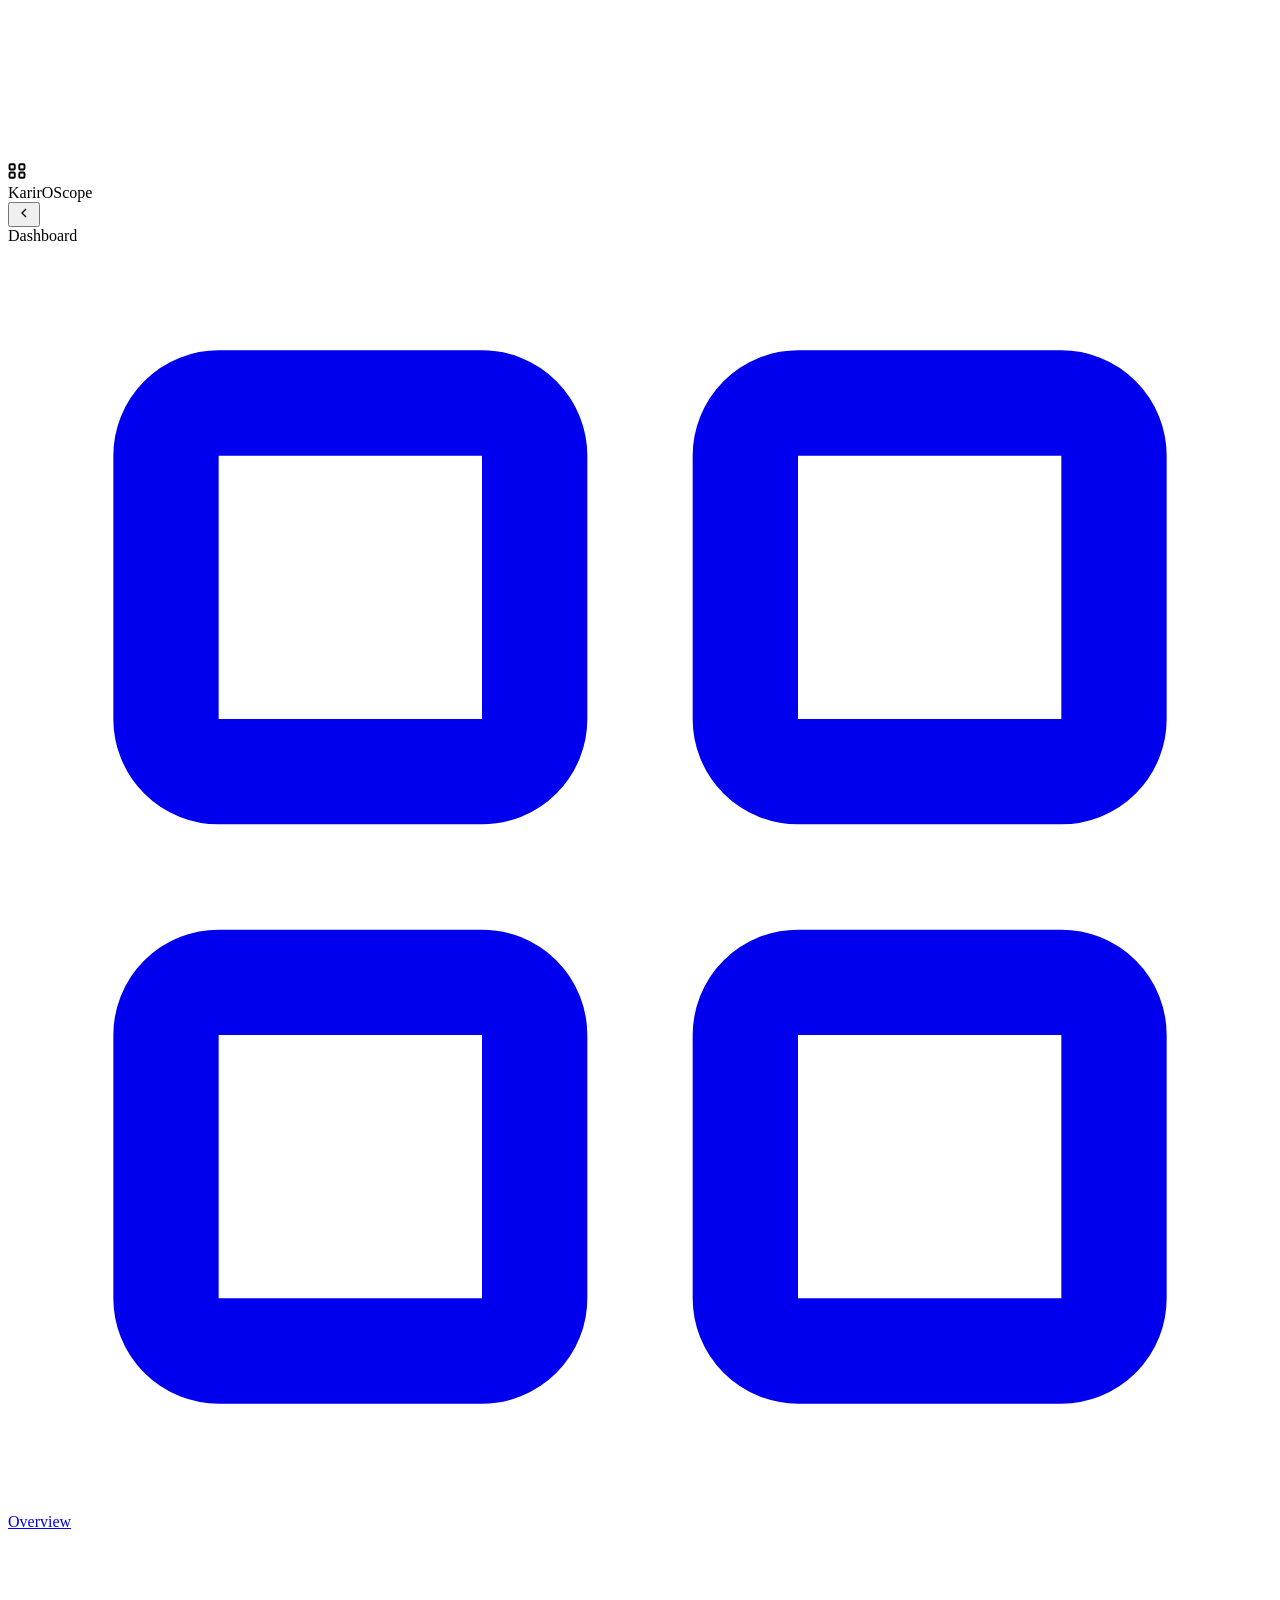
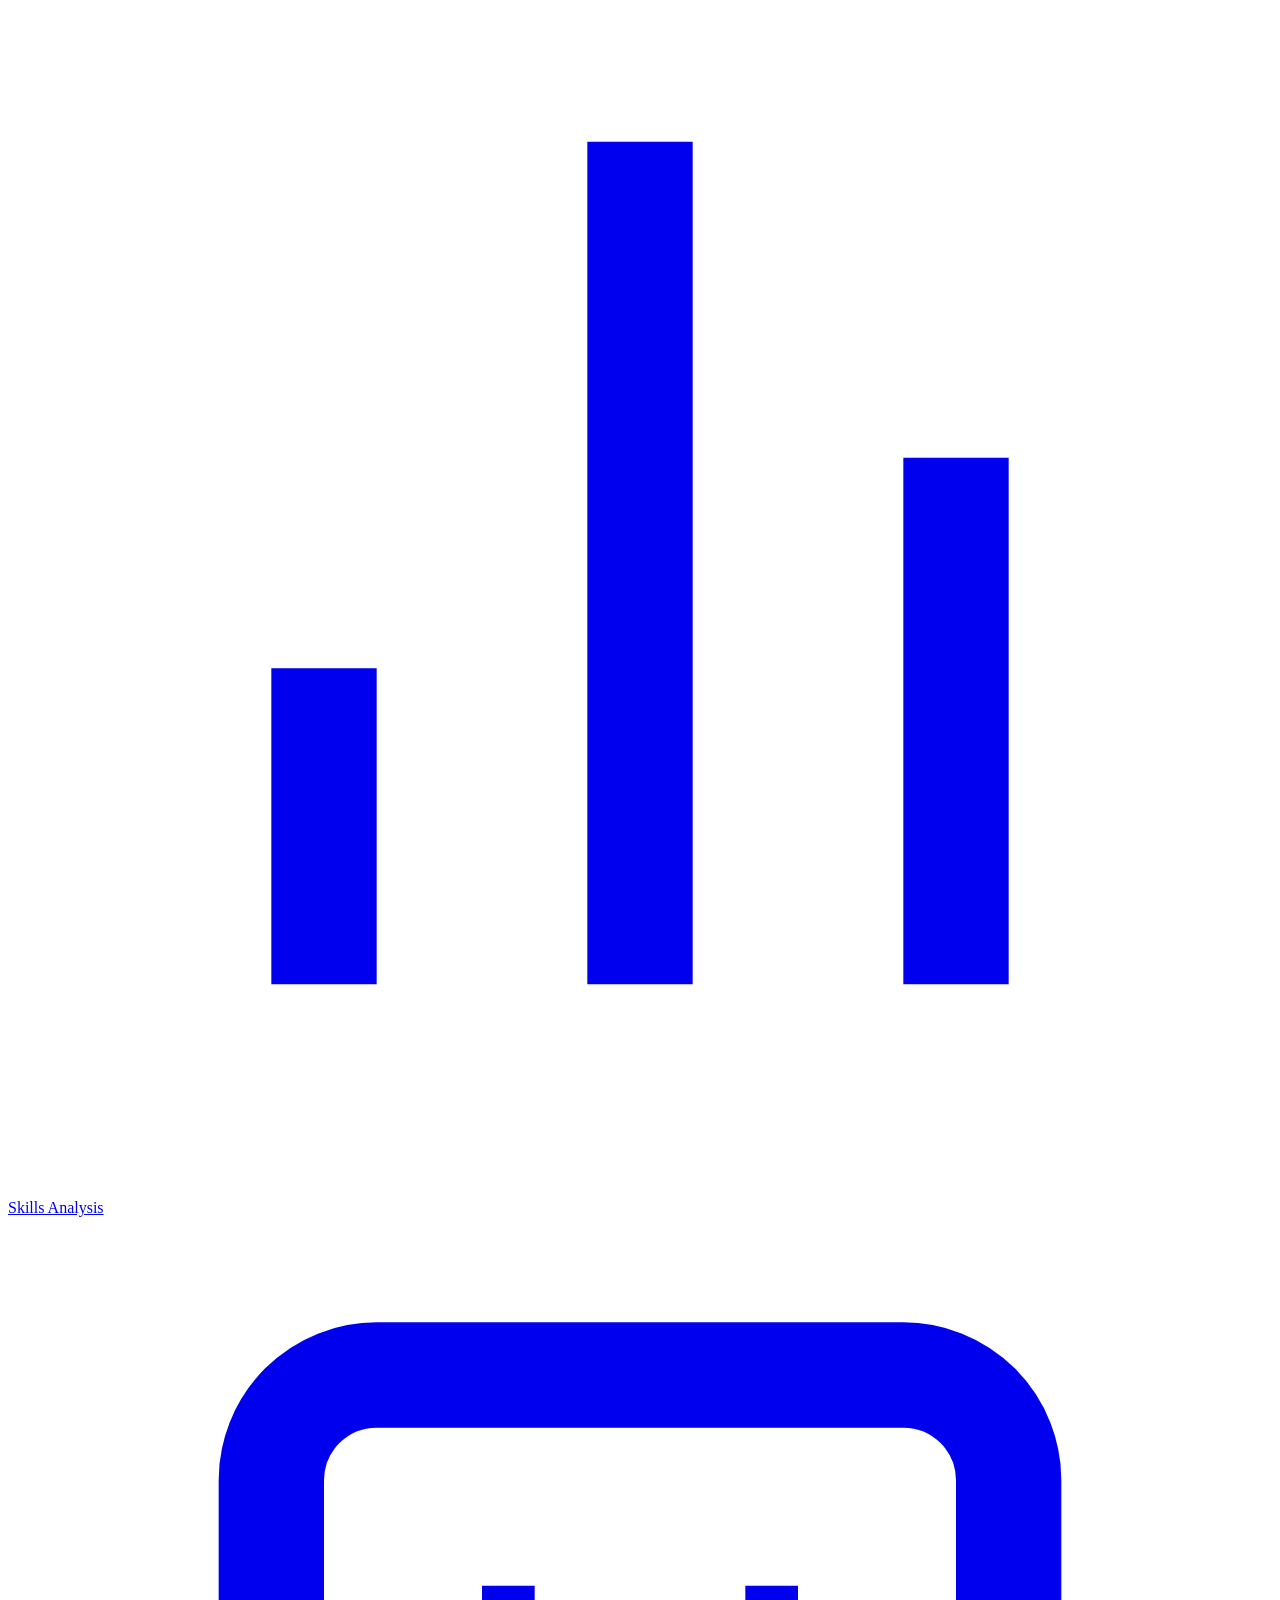
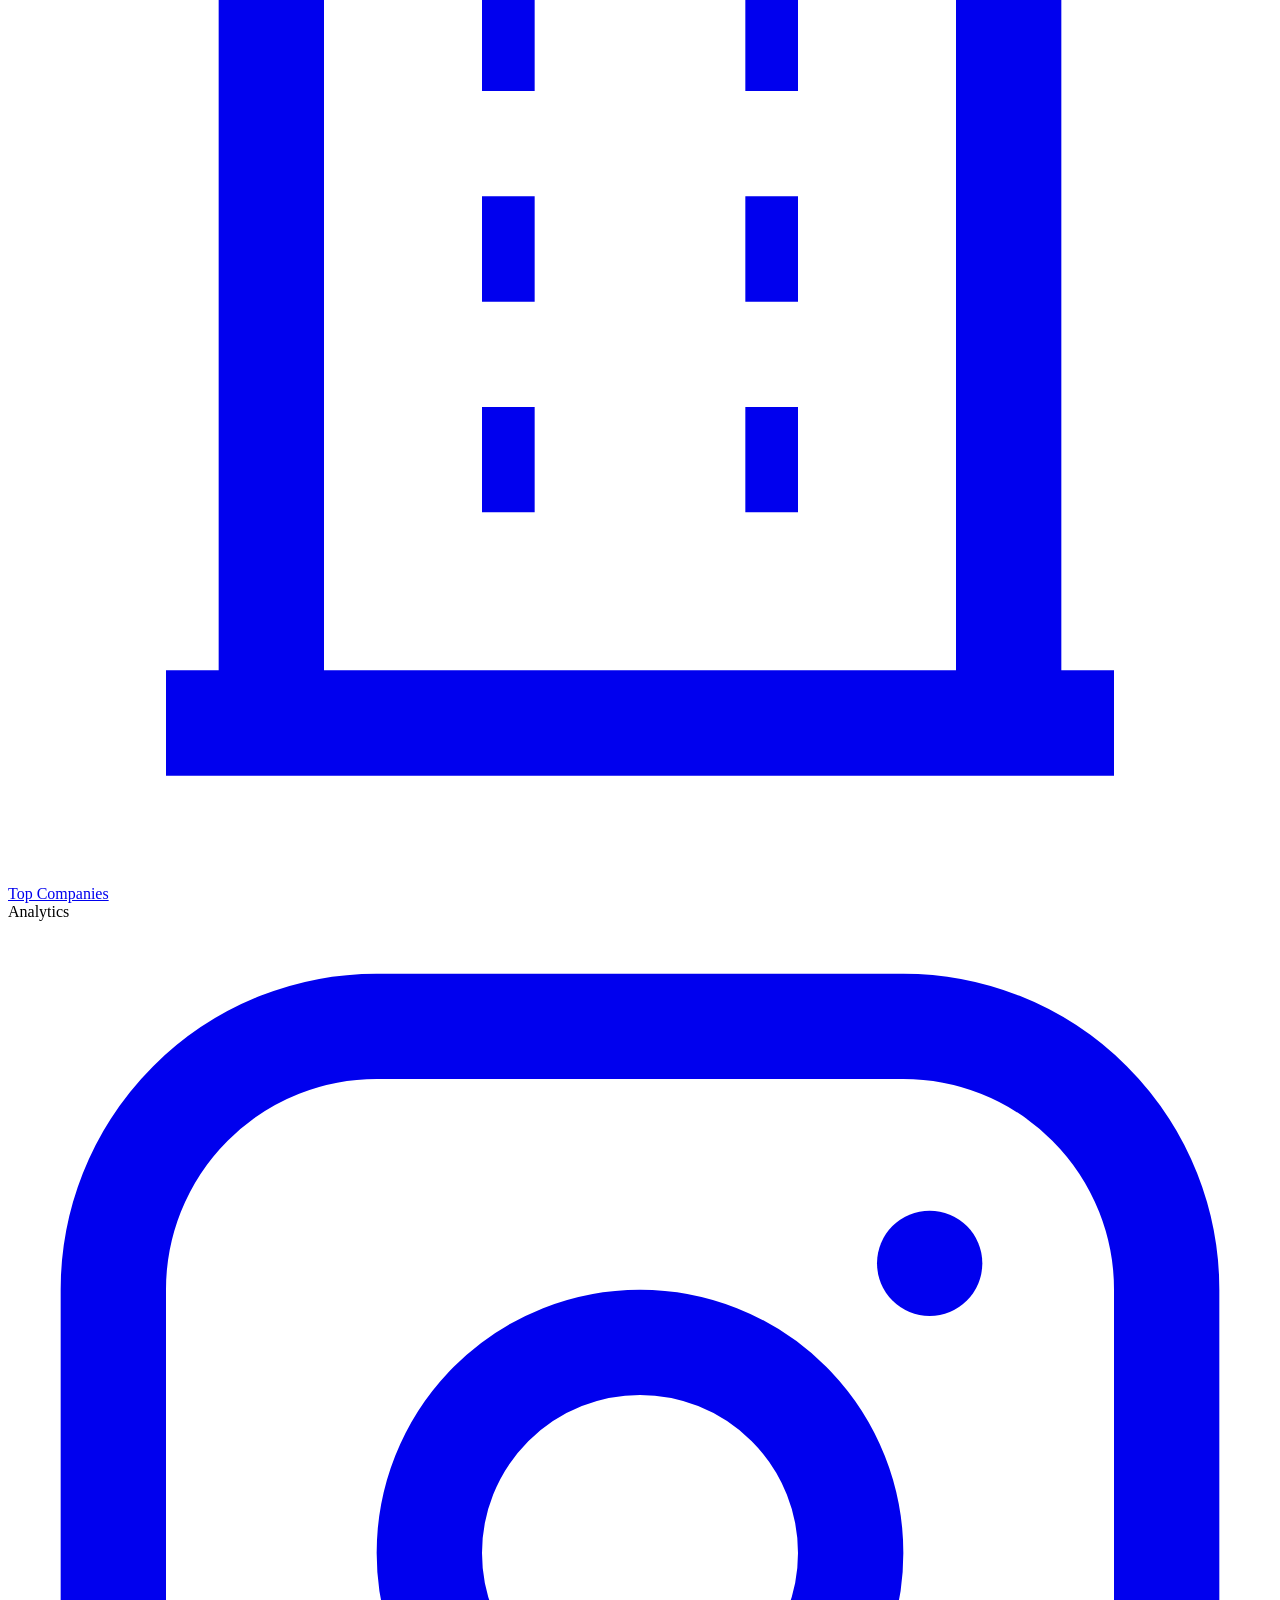
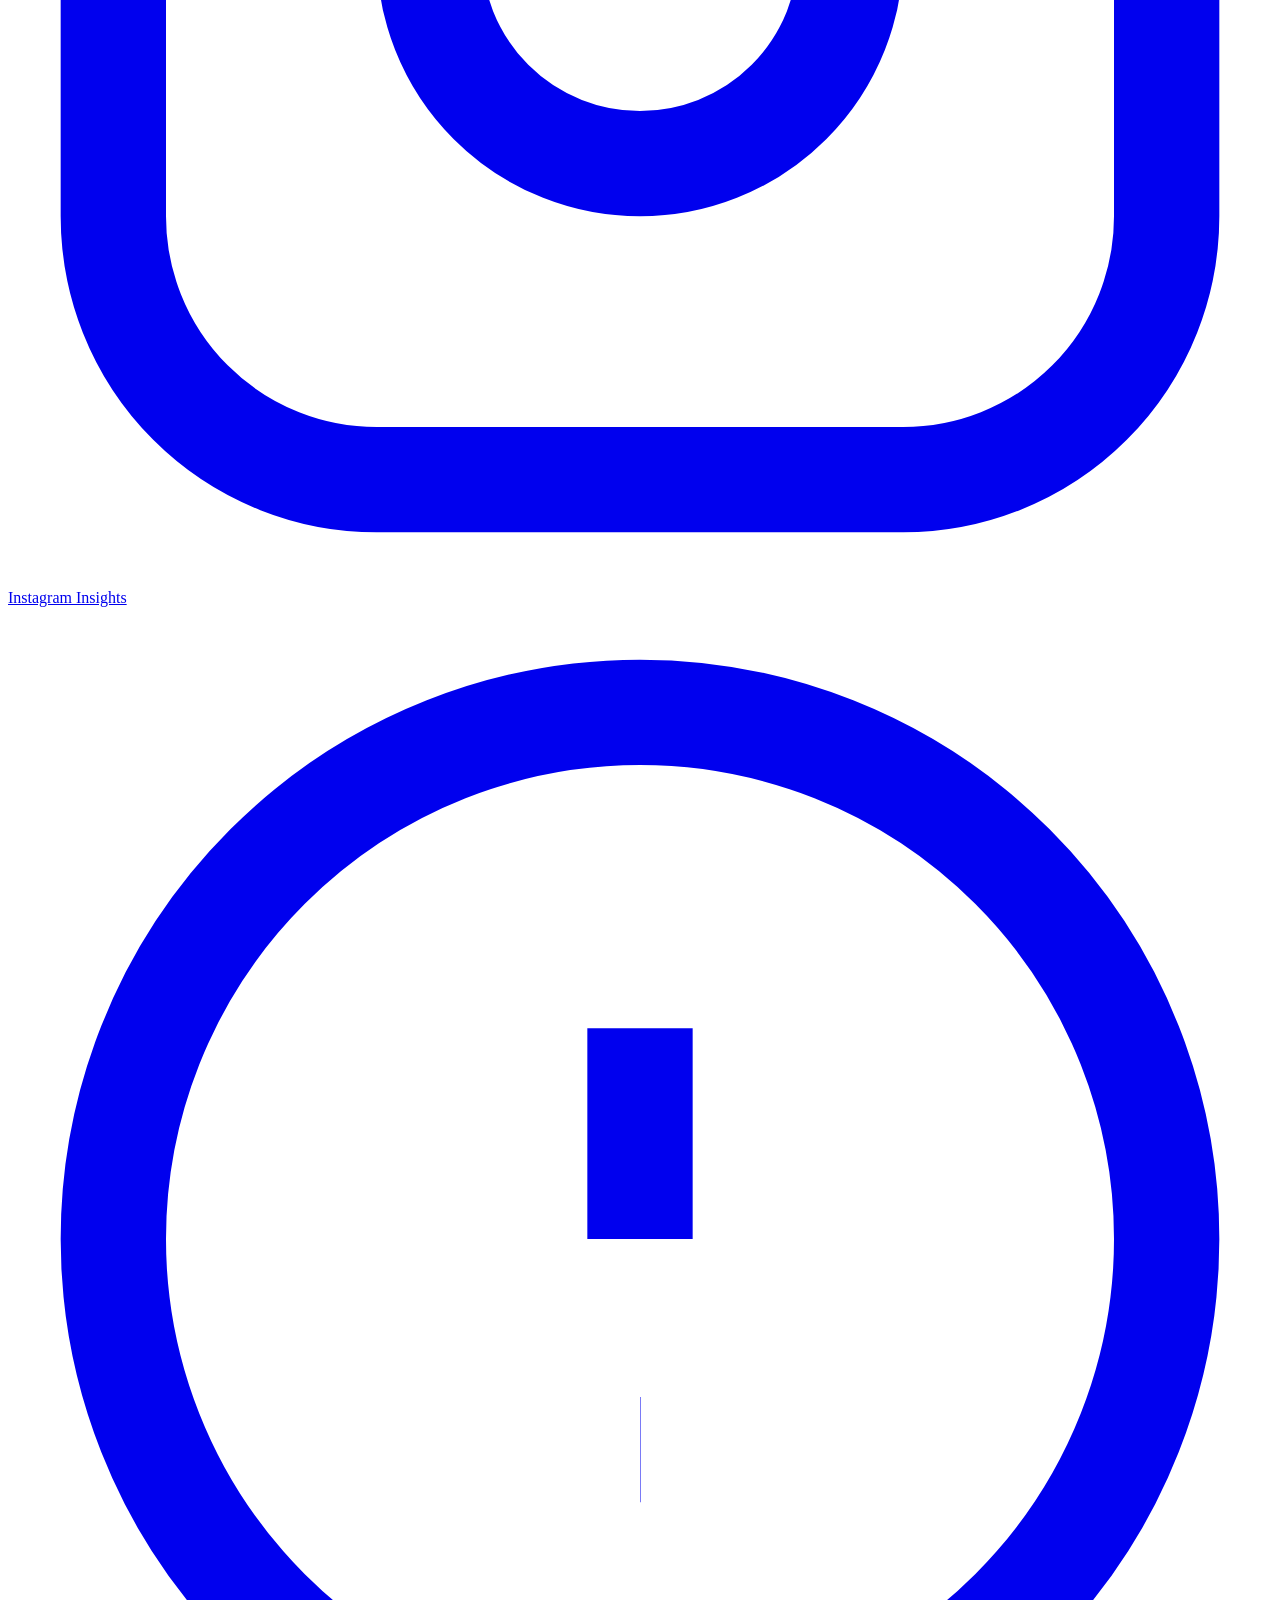
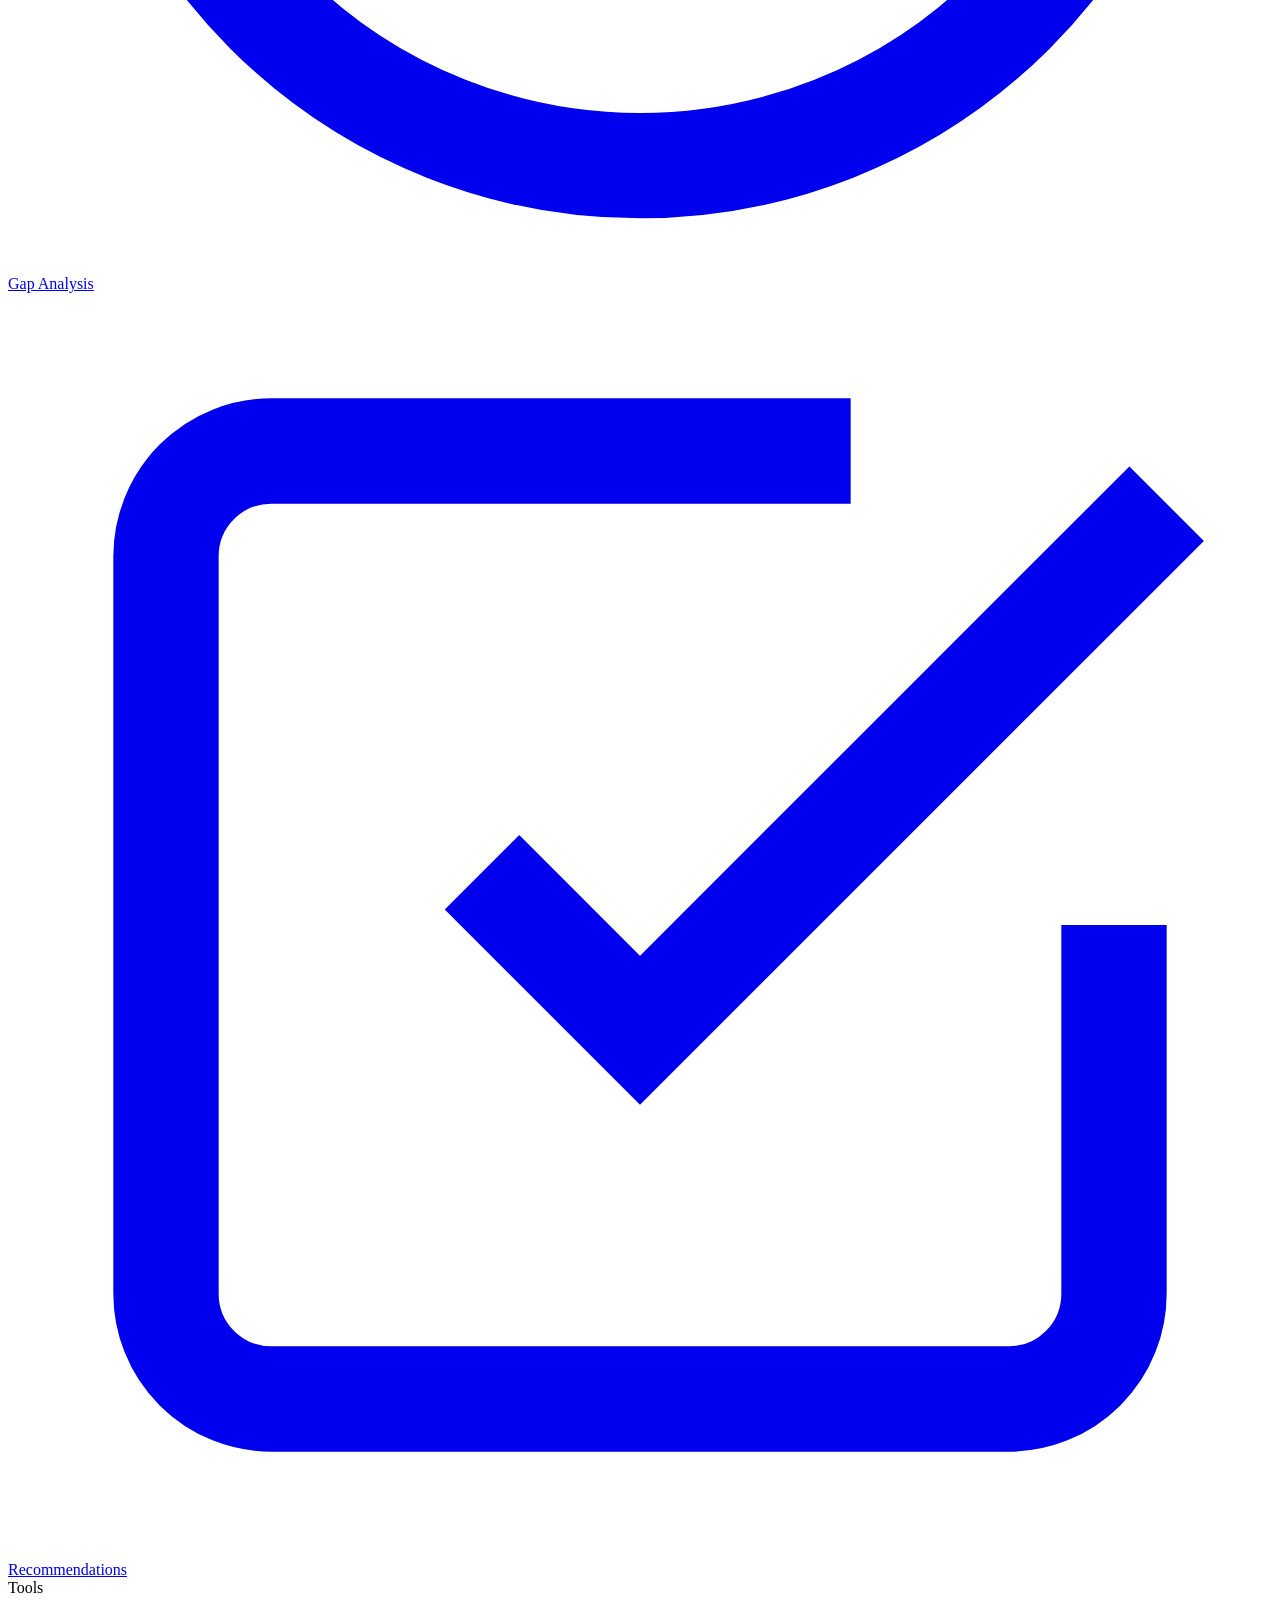
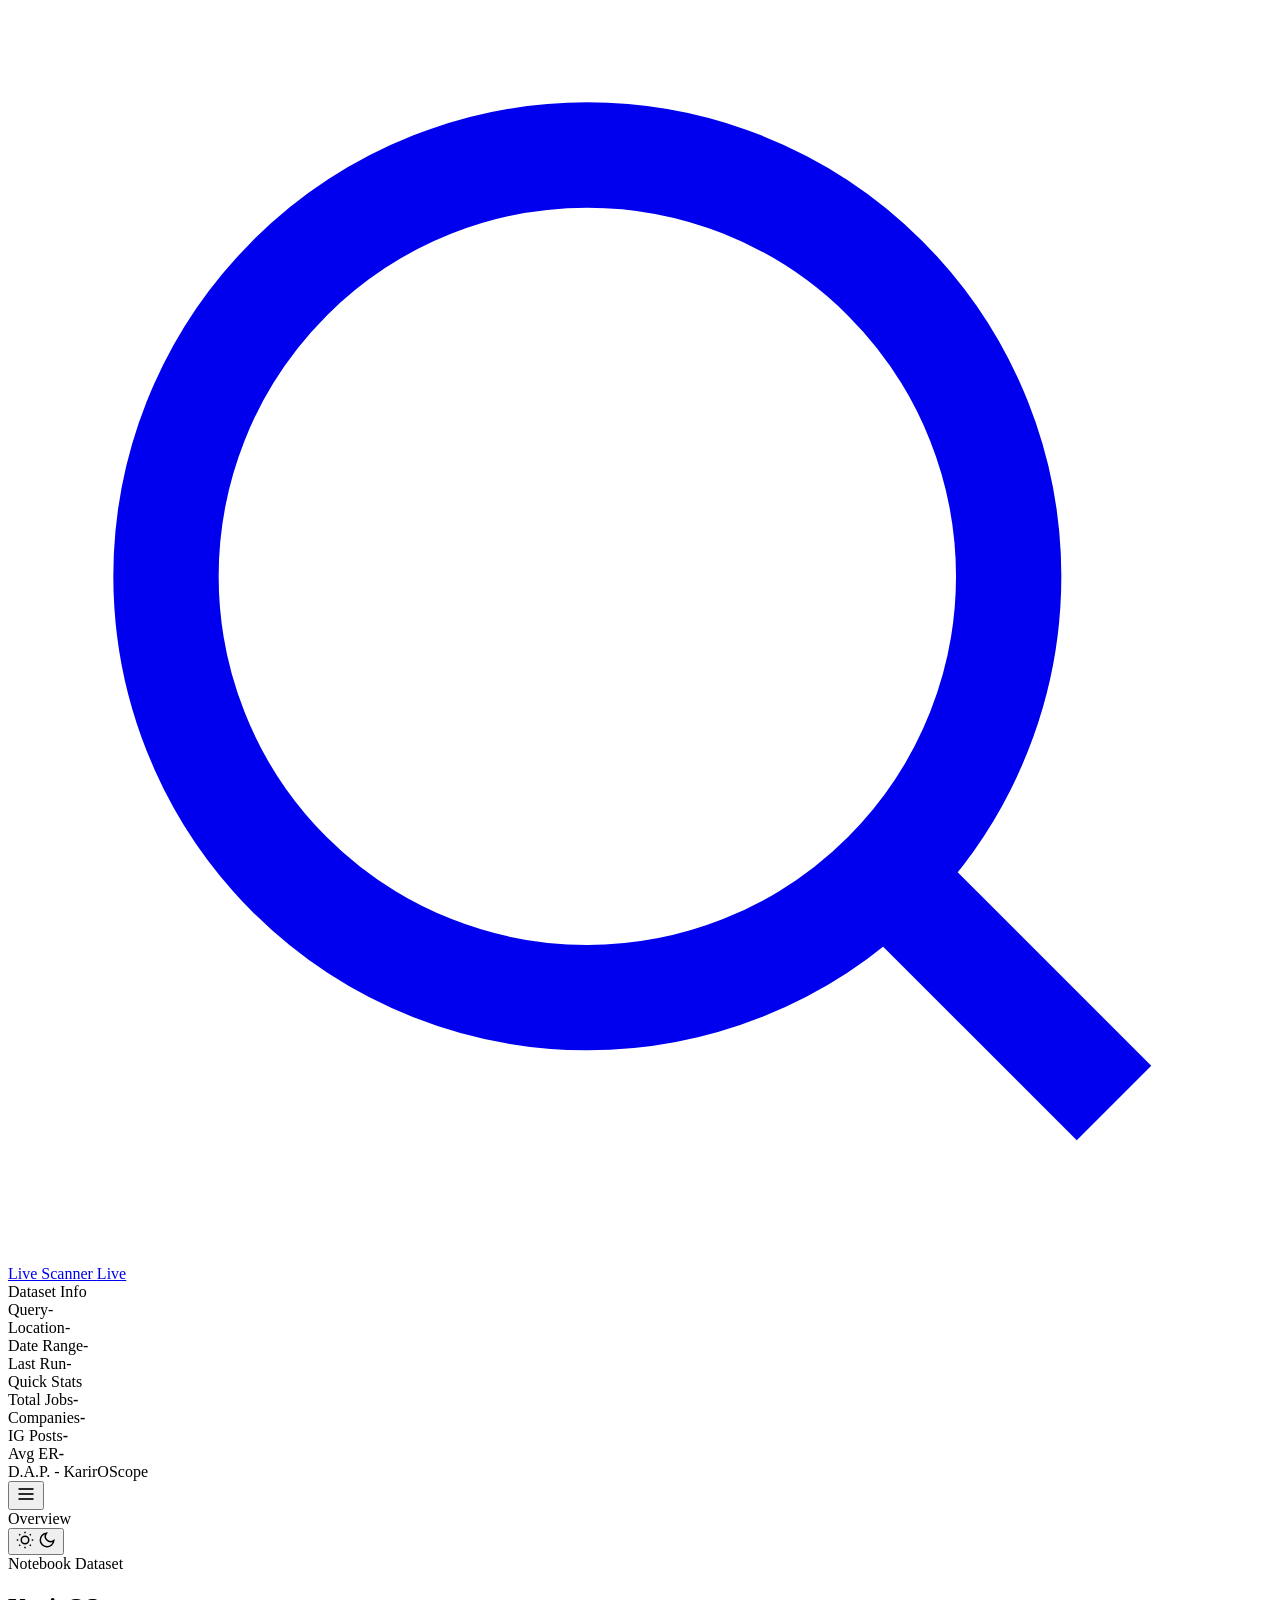
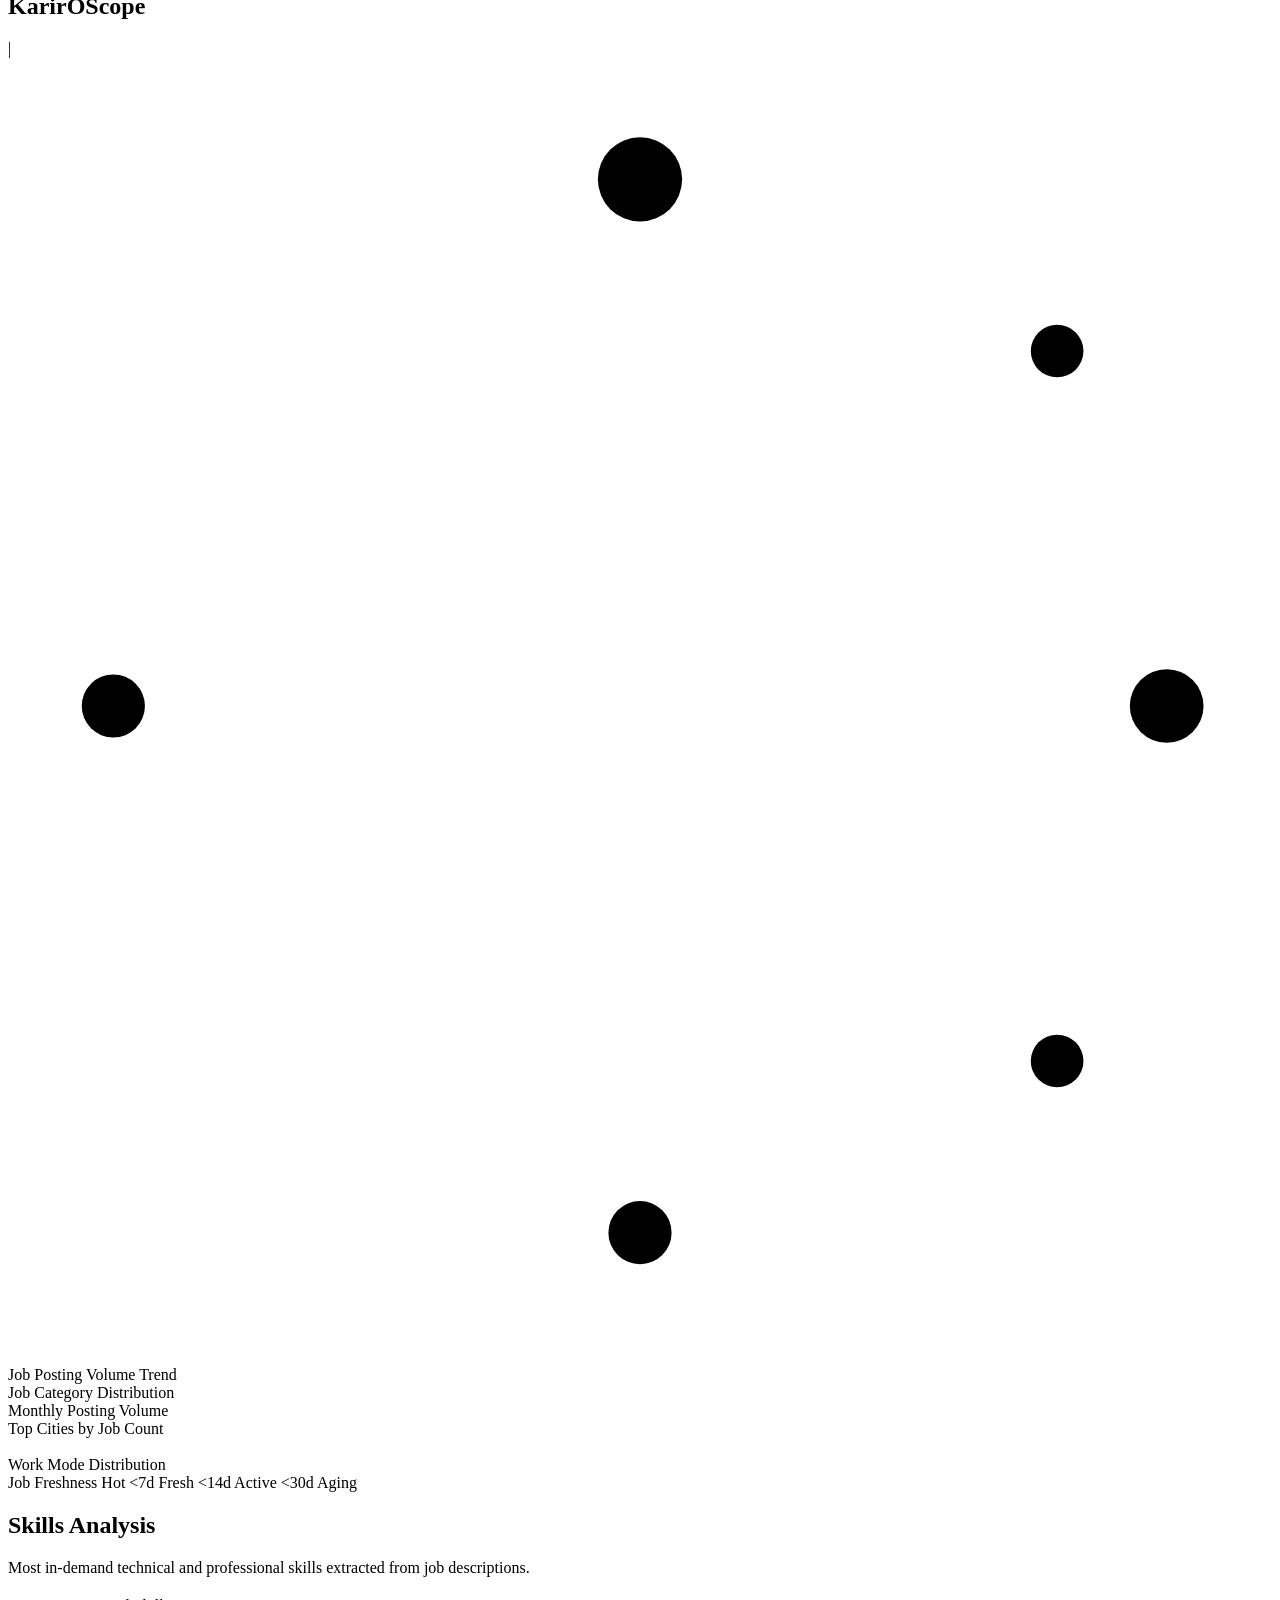
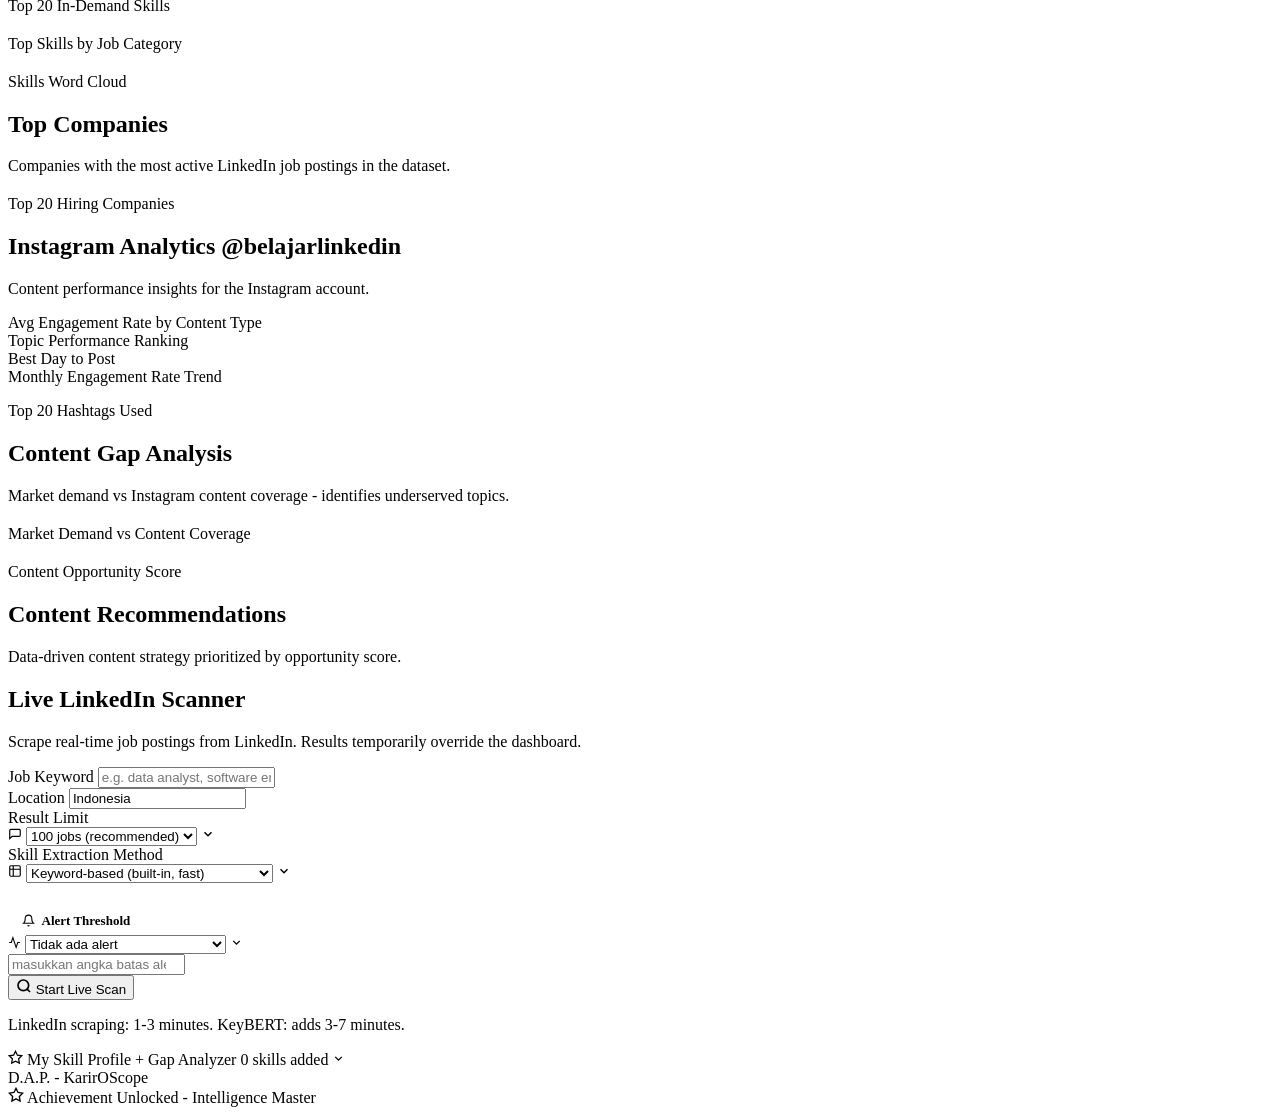
==== dashboard/templates/index.html @ f2f42a18 "Initial clean commit for HF deployment" ====
<!DOCTYPE html>
<html lang="en" data-theme="light">
<head>
<meta charset="UTF-8"/>
<meta name="viewport" content="width=device-width,initial-scale=1"/>
<title>KarirOScope</title>
<meta name="description" content="KarirOScope - Job market intelligence and Instagram analytics dashboard for career insights in Indonesia."/>
<link rel="preconnect" href="https://fonts.googleapis.com"/>
<link href="https://fonts.googleapis.com/css2?family=Inter:wght@300;400;500;600;700;800&display=swap" rel="stylesheet"/>
<link rel="stylesheet" href="/static/css/style.css?v=12"/>
<script src="https://cdn.plot.ly/plotly-2.35.2.min.js" defer></script>
</head>
<body>

<canvas id="particleCanvas" class="particle-canvas"></canvas>

<div class="notif-stack" id="notifStack"></div>

<div class="app-shell">

  <aside class="sidebar" id="sidebar">
    <div class="sidebar-header">
      <div class="brand">
        <div class="brand-icon" id="brandIcon">
          <svg width="18" height="18" viewBox="0 0 24 24" fill="none" stroke="currentColor" stroke-width="2.5">
            <rect x="2" y="3" width="7" height="7" rx="1.5"/><rect x="15" y="3" width="7" height="7" rx="1.5"/>
            <rect x="2" y="14" width="7" height="7" rx="1.5"/><rect x="15" y="14" width="7" height="7" rx="1.5"/>
          </svg>
        </div>
        <span class="brand-name">KarirOScope</span>
      </div>
      <button class="sidebar-toggle" id="sidebarToggle" title="Collapse sidebar">
        <svg width="16" height="16" viewBox="0 0 24 24" fill="none" stroke="currentColor" stroke-width="2">
          <path d="M15 18l-6-6 6-6"/>
        </svg>
      </button>
    </div>

    <nav class="sidebar-nav">
      <div class="nav-group-label">Dashboard</div>
      <a class="nav-item active" data-section="overview" href="#overview">
        <svg class="nav-icon" viewBox="0 0 24 24" fill="none" stroke="currentColor" stroke-width="2"><rect x="3" y="3" width="7" height="7" rx="1"/><rect x="14" y="3" width="7" height="7" rx="1"/><rect x="3" y="14" width="7" height="7" rx="1"/><rect x="14" y="14" width="7" height="7" rx="1"/></svg>
        <span class="nav-label">Overview</span>
      </a>
      <a class="nav-item" data-section="skills" href="#skills">
        <svg class="nav-icon" viewBox="0 0 24 24" fill="none" stroke="currentColor" stroke-width="2"><path d="M18 20V10M12 20V4M6 20v-6"/></svg>
        <span class="nav-label">Skills Analysis</span>
      </a>
      <a class="nav-item" data-section="companies" href="#companies">
        <svg class="nav-icon" viewBox="0 0 24 24" fill="none" stroke="currentColor" stroke-width="2"><path d="M3 21h18M9 8h1m-1 4h1m-1 4h1M14 8h1m-1 4h1m-1 4h1M5 21V5a2 2 0 012-2h10a2 2 0 012 2v16"/></svg>
        <span class="nav-label">Top Companies</span>
      </a>
      <div class="nav-section-divider"></div>
      <div class="nav-group-label">Analytics</div>
      <a class="nav-item" data-section="instagram" href="#instagram">
        <svg class="nav-icon" viewBox="0 0 24 24" fill="none" stroke="currentColor" stroke-width="2"><rect x="2" y="2" width="20" height="20" rx="5"/><circle cx="12" cy="12" r="4"/><circle cx="17.5" cy="6.5" r="1" fill="currentColor" stroke="none"/></svg>
        <span class="nav-label">Instagram Insights</span>
      </a>
      <a class="nav-item" data-section="gap" href="#gap">
        <svg class="nav-icon" viewBox="0 0 24 24" fill="none" stroke="currentColor" stroke-width="2"><circle cx="12" cy="12" r="10"/><line x1="12" y1="8" x2="12" y2="12"/><line x1="12" y1="16" x2="12.01" y2="16"/></svg>
        <span class="nav-label">Gap Analysis</span>
      </a>
      <a class="nav-item" data-section="recommendations" href="#recommendations">
        <svg class="nav-icon" viewBox="0 0 24 24" fill="none" stroke="currentColor" stroke-width="2"><path d="M9 11l3 3L22 4"/><path d="M21 12v7a2 2 0 01-2 2H5a2 2 0 01-2-2V5a2 2 0 012-2h11"/></svg>
        <span class="nav-label">Recommendations</span>
      </a>
      <div class="nav-section-divider"></div>
      <div class="nav-group-label">Tools</div>
      <a class="nav-item" data-section="scanner" href="#scanner">
        <svg class="nav-icon" viewBox="0 0 24 24" fill="none" stroke="currentColor" stroke-width="2"><circle cx="11" cy="11" r="8"/><path d="m21 21-4.35-4.35"/></svg>
        <span class="nav-label">Live Scanner</span>
        <span class="nav-badge" id="navBadgeLive">Live</span>
      </a>
    </nav>

    <div class="sidebar-footer">
      <div class="sidebar-meta" id="sidebarMeta">
        <div class="meta-card">
          <div class="meta-title">Dataset Info</div>
          <div class="meta-row"><span>Query</span><span id="meta-query" class="meta-val">-</span></div>
          <div class="meta-row"><span>Location</span><span id="meta-location" class="meta-val">-</span></div>
          <div class="meta-row"><span>Date Range</span><span id="meta-range" class="meta-val">-</span></div>
          <div class="meta-row"><span>Last Run</span><span id="meta-ts" class="meta-val">-</span></div>
        </div>
        <div class="meta-card">
          <div class="meta-title">Quick Stats</div>
          <div class="meta-row"><span>Total Jobs</span><strong id="meta-jobs" class="meta-num">-</strong></div>
          <div class="meta-row"><span>Companies</span><strong id="meta-companies" class="meta-num">-</strong></div>
          <div class="meta-row"><span>IG Posts</span><strong id="meta-ig" class="meta-num">-</strong></div>
          <div class="meta-row"><span>Avg ER</span><strong id="meta-er" class="meta-num">-</strong></div>
        </div>
        <div class="data-status-row" id="dataStatusRow"></div>
      </div>
    </div>
    <div class="sidebar-copyright">D.A.P. - KarirOScope</div>
  </aside>

  <div class="content-area">
    <header class="topbar" id="topbar">
      <button class="topbar-menu" id="mobileMenuBtn">
        <svg width="20" height="20" viewBox="0 0 24 24" fill="none" stroke="currentColor" stroke-width="2"><line x1="3" y1="6" x2="21" y2="6"/><line x1="3" y1="12" x2="21" y2="12"/><line x1="3" y1="18" x2="21" y2="18"/></svg>
      </button>
      <div class="topbar-title">
        <span id="topbarSectionLabel">Overview</span>
        <span class="topbar-scan-badge" id="topbarScanBadge" style="display:none">Live Scan Active</span>
      </div>
      <div class="topbar-actions">
        <button class="btn-reset-scan" id="btnResetScan" style="display:none" title="Reset to notebook data">
          <svg width="14" height="14" viewBox="0 0 24 24" fill="none" stroke="currentColor" stroke-width="2.5"><path d="M3 12a9 9 0 109-9 9.75 9.75 0 00-6.74 2.74L3 8"/><path d="M3 3v5h5"/></svg>
          Reset Data
        </button>
        <button class="theme-toggle" id="themeToggle" title="Toggle theme">
          <svg class="icon-sun" width="18" height="18" viewBox="0 0 24 24" fill="none" stroke="currentColor" stroke-width="2"><circle cx="12" cy="12" r="5"/><path d="M12 1v2M12 21v2M4.22 4.22l1.42 1.42M18.36 18.36l1.42 1.42M1 12h2M21 12h2M4.22 19.78l1.42-1.42M18.36 5.64l1.42-1.42"/></svg>
          <svg class="icon-moon" width="18" height="18" viewBox="0 0 24 24" fill="none" stroke="currentColor" stroke-width="2"><path d="M21 12.79A9 9 0 1111.21 3 7 7 0 0021 12.79z"/></svg>
        </button>
      </div>
    </header>

    <main class="main-scroll" id="mainScroll">

      <div id="no-data-banner" class="no-data-banner" style="display:none">
        <svg width="20" height="20" viewBox="0 0 24 24" fill="none" stroke="currentColor" stroke-width="2"><circle cx="12" cy="12" r="10"/><line x1="12" y1="8" x2="12" y2="12"/><line x1="12" y1="16" x2="12.01" y2="16"/></svg>
        <div>
          <strong>No processed data found.</strong>
          Run the notebook first to generate output files in <code>data/processed/</code>, then reload.
        </div>
      </div>

      <section class="page-section" id="section-overview">
        <div class="section-banner" id="overviewBanner">
          <div class="banner-left">
            <div class="banner-tag" id="bannerTag">Notebook Dataset</div>
            <h2 class="banner-title" id="bannerTitle">KarirOScope</h2>
            <p class="banner-sub" id="bannerSub">
              <span id="typingText"></span><span class="typing-cursor">|</span>
            </p>
          </div>
          <div class="banner-visual" id="bannerVisual">
            <svg class="visual-rings" viewBox="0 0 120 120" xmlns="http://www.w3.org/2000/svg">
              <circle class="ring r1" cx="60" cy="60" r="50" fill="none" stroke-width="1.5"/>
              <circle class="ring r2" cx="60" cy="60" r="38" fill="none" stroke-width="2"/>
              <circle class="ring r3" cx="60" cy="60" r="26" fill="none" stroke-width="2.5"/>
              <circle class="ring-core" cx="60" cy="60" r="10" fill="none" stroke-width="3"/>
              <circle class="dot d1" cx="60" cy="10" r="4"/>
              <circle class="dot d2" cx="110" cy="60" r="3.5"/>
              <circle class="dot d3" cx="60" cy="110" r="3"/>
              <circle class="dot d4" cx="10" cy="60" r="3"/>
              <circle class="dot d5" cx="99.6" cy="26.3" r="2.5"/>
              <circle class="dot d6" cx="99.6" cy="93.7" r="2.5"/>
              <line class="axis-line" x1="60" y1="4" x2="60" y2="116"/>
              <line class="axis-line" x1="4" y1="60" x2="116" y2="60"/>
            </svg>
          </div>
          <div class="banner-stats" id="bannerStats"></div>
        </div>
        <div class="kpi-row" id="kpiRow"></div>
        <div class="charts-grid-2" style="margin-top:24px">
          <div class="chart-card">
            <div class="chart-title">Job Posting Volume Trend</div>
            <div id="chart-trend" class="chart-area chart-area-md"></div>
          </div>
          <div class="chart-card">
            <div class="chart-title">Job Category Distribution</div>
            <div id="chart-categories" class="chart-area chart-area-md"></div>
          </div>
          <div class="chart-card">
            <div class="chart-title">Monthly Posting Volume</div>
            <div id="chart-trends-line" class="chart-area chart-area-md"></div>
          </div>
          <div class="chart-card">
            <div class="chart-title">Top Cities by Job Count</div>
            <div id="chart-locations" class="chart-area chart-area-md"></div>
          </div>
        </div>
      
        <div class="charts-grid-2" style="margin-top:18px">
          <div class="chart-card">
            <div class="chart-title">Work Mode Distribution</div>
            <div id="chart-overview-remote" class="chart-area chart-area-md"></div>
          </div>
          <div class="chart-card">
            <div class="chart-title">Job Freshness
              <span class="freshness-legend">
                <span class="fl hot">Hot &lt;7d</span>
                <span class="fl fresh">Fresh &lt;14d</span>
                <span class="fl active">Active &lt;30d</span>
                <span class="fl aging">Aging</span>
              </span>
            </div>
            <div id="chart-overview-freshness" class="chart-area chart-area-md"></div>
          </div>
        </div>
        <div class="chart-card salary-chart-card" id="overviewSalaryCard" style="display:none;margin-top:18px">
          <div class="chart-title-row">
            <span class="chart-title">Average Salary by Category</span>
            <span class="salary-meta" id="overviewSalaryMeta"></span>
          </div>
          <div id="chart-overview-salary" class="chart-area chart-area-sm"></div>
        </div>

      </section>

      <section class="page-section" id="section-skills">
        <div class="section-header"><h2>Skills Analysis</h2><p>Most in-demand technical and professional skills extracted from job descriptions.</p></div>
        <div class="chart-card" style="margin-top:20px">
          <div class="chart-title">Top 20 In-Demand Skills</div>
          <div id="chart-skills-bar" class="chart-area chart-area-lg"></div>
        </div>
        <div class="chart-card" style="margin-top:20px">
          <div class="chart-title">Top Skills by Job Category</div>
          <div id="chart-cat-skills" class="chart-area chart-area-lg"></div>
        </div>
        <div class="chart-card" id="wordcloudCard" style="margin-top:20px">
          <div class="chart-title">Skills Word Cloud</div>
          <div id="chart-wordcloud" class="chart-area chart-area-lg"></div>
        </div>
      </section>

      <section class="page-section" id="section-companies">
        <div class="section-header"><h2>Top Companies</h2><p>Companies with the most active LinkedIn job postings in the dataset.</p></div>
        <div class="chart-card" style="margin-top:20px">
          <div class="chart-title">Top 20 Hiring Companies</div>
          <div id="chart-companies" class="chart-area chart-area-xl"></div>
        </div>
      </section>

      <section class="page-section" id="section-instagram">
        <div class="section-header">
          <h2>Instagram Analytics <span class="section-badge" id="igUsernameBadge">@belajarlinkedin</span></h2>
          <p>Content performance insights for the Instagram account.</p>
        </div>
        <div id="instagram-no-data" class="inline-warning" style="display:none">
          <svg width="16" height="16" viewBox="0 0 24 24" fill="none" stroke="currentColor" stroke-width="2"><circle cx="12" cy="12" r="10"/><line x1="12" y1="8" x2="12" y2="12"/><line x1="12" y1="16" x2="12.01" y2="16"/></svg>
          Instagram data not found. Run the notebook with a valid Apify token to generate <code>content_performance.csv</code>.
        </div>
        <div id="instagram-content" class="instagram-content-wrap">
          <div class="kpi-row kpi-row--sm" id="igKpiRow"></div>
          <div class="charts-grid-2" style="margin-top:16px">
            <div class="chart-card"><div class="chart-title">Avg Engagement Rate by Content Type</div><div id="chart-ig-type" class="chart-area chart-area-md"></div></div>
            <div class="chart-card"><div class="chart-title">Topic Performance Ranking</div><div id="chart-ig-topic" class="chart-area chart-area-md"></div></div>
            <div class="chart-card"><div class="chart-title">Best Day to Post</div><div id="chart-ig-day" class="chart-area chart-area-md"></div></div>
            <div class="chart-card"><div class="chart-title">Monthly Engagement Rate Trend</div><div id="chart-ig-monthly" class="chart-area chart-area-md"></div></div>
          </div>
          <div class="chart-card" style="margin-top:16px">
            <div class="chart-title">Top 20 Hashtags Used</div>
            <div id="chart-ig-hashtags" class="chart-area chart-area-sm"></div>
          </div>
        </div>
      </section>

      <section class="page-section" id="section-gap">
        <div class="section-header"><h2>Content Gap Analysis</h2><p>Market demand vs Instagram content coverage - identifies underserved topics.</p></div>
        <div id="gap-no-data" class="inline-warning" style="display:none">
          <svg width="16" height="16" viewBox="0 0 24 24" fill="none" stroke="currentColor" stroke-width="2"><circle cx="12" cy="12" r="10"/><line x1="12" y1="8" x2="12" y2="12"/><line x1="12" y1="16" x2="12.01" y2="16"/></svg>
          Gap analysis data not found. Run the full notebook pipeline to generate <code>gap_analysis.csv</code>.
        </div>
        <div id="gap-content" style="margin-top:20px">
          <div class="chart-card" style="margin-bottom:20px">
            <div class="chart-title">Market Demand vs Content Coverage</div>
            <div id="chart-gap-scatter" class="chart-area chart-area-lg"></div>
          </div>
          <div class="chart-card">
            <div class="chart-title">Content Opportunity Score</div>
            <div id="chart-gap-bar" class="chart-area chart-area-lg"></div>
          </div>
        </div>
      </section>

      <section class="page-section" id="section-recommendations">
        <div class="section-header"><h2>Content Recommendations</h2><p>Data-driven content strategy prioritized by opportunity score.</p></div>
        <div id="recs-no-data" class="inline-warning" style="display:none">
          <svg width="16" height="16" viewBox="0 0 24 24" fill="none" stroke="currentColor" stroke-width="2"><circle cx="12" cy="12" r="10"/><line x1="12" y1="8" x2="12" y2="12"/><line x1="12" y1="16" x2="12.01" y2="16"/></svg>
          Recommendations data not found. Run the full notebook pipeline to generate <code>recommendations.csv</code>.
        </div>
        <div id="recs-cards" class="recs-grid" style="margin-top:20px"></div>
      </section>

      <section class="page-section" id="section-scanner">
        <div class="section-header"><h2>Live LinkedIn Scanner</h2><p>Scrape real-time job postings from LinkedIn. Results temporarily override the dashboard.</p></div>
        <div class="scanner-layout">

          <div class="scanner-form-card">
            <div class="form-grid">
              <div class="form-group">
                <label class="form-label">Job Keyword</label>
                <input class="form-input" id="scanKeyword" type="text" placeholder="e.g. data analyst, software engineer"/>
              </div>
              <div class="form-group">
                <label class="form-label">Location</label>
                <input class="form-input" id="scanLocation" type="text" placeholder="e.g. Jakarta, Indonesia" value="Indonesia"/>
              </div>
              <div class="form-group">
                <label class="form-label">Result Limit</label>
                <div class="select-wrap">
                  <svg class="select-icon" width="14" height="14" viewBox="0 0 24 24" fill="none" stroke="currentColor" stroke-width="2"><path d="M21 13V6a2 2 0 00-2-2H5a2 2 0 00-2 2v14l4-4h12a2 2 0 002-2z"/></svg>
                  <select class="form-input" id="scanLimit">
                    <option value="20">20 jobs (fastest, test)</option>
                    <option value="50">50 jobs (fast)</option>
                    <option value="100" selected>100 jobs (recommended)</option>
                    <option value="200">200 jobs (moderate)</option>
                    <option value="300">300 jobs (slow)</option>
                    <option value="500">500 jobs (very slow)</option>
                  </select>
                  <svg class="select-chevron" width="14" height="14" viewBox="0 0 24 24" fill="none" stroke="currentColor" stroke-width="2.5"><path d="M6 9l6 6 6-6"/></svg>
                </div>
              </div>
              <div class="form-group">
                <label class="form-label">Skill Extraction Method</label>
                <div class="select-wrap">
                  <svg class="select-icon" width="14" height="14" viewBox="0 0 24 24" fill="none" stroke="currentColor" stroke-width="2"><path d="M9 3H5a2 2 0 00-2 2v4m6-6h10a2 2 0 012 2v4M9 3v18m0 0h10a2 2 0 002-2V9M9 21H5a2 2 0 01-2-2V9m0 0h18"/></svg>
                  <select class="form-input" id="skillMethodSelect">
                    <option value="keyword">Keyword-based (built-in, fast)</option>
                    <option value="keybert">KeyBERT - AI powered (needs install)</option>
                  </select>
                  <svg class="select-chevron" width="14" height="14" viewBox="0 0 24 24" fill="none" stroke="currentColor" stroke-width="2.5"><path d="M6 9l6 6 6-6"/></svg>
                </div>
                <div class="form-hint" id="keyBertHint" style="display:none">
                  <svg width="12" height="12" viewBox="0 0 24 24" fill="none" stroke="currentColor" stroke-width="2"><circle cx="12" cy="12" r="10"/><line x1="12" y1="8" x2="12" y2="12"/><line x1="12" y1="16" x2="12.01" y2="16"/></svg>
                  <span>KeyBERT loads a large AI model and adds 3-7 minutes of processing. Requires <code>keybert</code> and <code>sentence-transformers</code> to be installed.</span>
                </div>
              </div>
            </div>

            <div class="alert-config" style="margin-top: 18px;">
              <div style="padding: 12px 14px 6px; font-size: 13px; font-weight: 700; color: var(--text);">
                <svg width="13" height="13" viewBox="0 0 24 24" fill="none" stroke="currentColor" stroke-width="2" style="vertical-align: -2px; margin-right: 4px;"><path d="M18 8A6 6 0 006 8c0 7-3 9-3 9h18s-3-2-3-9M13.73 21a2 2 0 01-3.46 0"/></svg>
                Alert Threshold
              </div>
              <div class="alert-config-body" id="alertBody" style="display:block; border-top: none;">
                <div class="alert-row">
                  <div class="select-wrap" style="flex:1">
                    <svg class="select-icon" width="13" height="13" viewBox="0 0 24 24" fill="none" stroke="currentColor" stroke-width="2"><polyline points="22 12 18 12 15 21 9 3 6 12 2 12"/></svg>
                    <select class="form-input" id="alertCondition">
                      <option value="">Tidak ada alert</option>
                      <option value="gt">Alert jika total jobs lebih dari</option>
                      <option value="lt">Alert jika total jobs kurang dari</option>
                    </select>
                    <svg class="select-chevron" width="13" height="13" viewBox="0 0 24 24" fill="none" stroke="currentColor" stroke-width="2.5"><path d="M6 9l6 6 6-6"/></svg>
                  </div>
                  <input class="form-input alert-val-input" id="alertValue" type="number" placeholder="masukkan angka batas alert"/>
                </div>
              </div>
            </div>

            <div class="scanner-actions">
              <button class="btn-primary" id="btnStartScan">
                <svg width="16" height="16" viewBox="0 0 24 24" fill="none" stroke="currentColor" stroke-width="2.5"><circle cx="11" cy="11" r="8"/><path d="m21 21-4.35-4.35"/></svg>
                Start Live Scan
              </button>
              <p class="scan-note">LinkedIn scraping: 1-3 minutes. KeyBERT: adds 3-7 minutes.</p>
            </div>
          </div>

          <div class="skill-gap-card" id="skillGapCard">
            <div class="skill-gap-toggle" id="skillGapToggle">
              <svg width="15" height="15" viewBox="0 0 24 24" fill="none" stroke="currentColor" stroke-width="2"><path d="M12 2l3.09 6.26L22 9.27l-5 4.87 1.18 6.88L12 17.77l-6.18 3.25L7 14.14 2 9.27l6.91-1.01L12 2z"/></svg>
              <span>My Skill Profile + Gap Analyzer</span>
              <span class="skill-gap-count" id="skillGapCount">0 skills added</span>
              <svg class="gap-chevron" id="gapChevron" width="13" height="13" viewBox="0 0 24 24" fill="none" stroke="currentColor" stroke-width="2.5"><path d="M6 9l6 6 6-6"/></svg>
            </div>
            <div class="skill-gap-body" id="skillGapBody" style="display:none">
              <p class="gap-desc">Add your current skills. The dashboard will show you what skills you are missing based on job market data.</p>
              <div class="gap-input-row">
                <input class="form-input" id="skillGapInput" placeholder="Type your skill, press Enter or click Add..."/>
                <button class="btn-add-skill" id="btnAddSkill">
                  <svg width="13" height="13" viewBox="0 0 24 24" fill="none" stroke="currentColor" stroke-width="2.5"><line x1="12" y1="5" x2="12" y2="19"/><line x1="5" y1="12" x2="19" y2="12"/></svg>
                  Add
                </button>
              </div>
              <div class="my-skills-chips" id="mySkillsChips"></div>
              <div class="gap-actions" id="gapActions" style="display:none">
                <button class="btn-analyze" id="btnAnalyzeGap">
                  <svg width="13" height="13" viewBox="0 0 24 24" fill="none" stroke="currentColor" stroke-width="2"><path d="M22 12h-4l-3 9L9 3l-3 9H2"/></svg>
                  Analyze Gap
                </button>
                <button class="btn-clear-skills" id="btnClearSkills">Clear All</button>
              </div>
              <div class="gap-result" id="gapResult" style="display:none"></div>
            </div>
          </div>

          <div class="scan-progress-card" id="scanProgressCard" style="display:none">
            <div class="progress-header">
              <div class="progress-title-row">
                <div class="scan-spinner-inline" id="scanSpinnerInline" style="display:none">
                  <div class="spinner-ring"></div>
                </div>
                <span class="progress-title" id="progressTitle">Scanning...</span>
              </div>
              <span class="progress-pct" id="progressPct">0%</span>
            </div>
            <div class="progress-track">
              <div class="progress-fill" id="progressFill" style="width:0%"></div>
            </div>
            <div class="progress-message" id="progressMessage">Initializing...</div>
            <div class="scan-log" id="scanLog"></div>
            <div class="scan-error-box" id="scanErrorBox" style="display:none"></div>
          </div>

          <div class="scan-results-card" id="scanResultsCard" style="display:none">
            <div class="scan-results-header">
              <div class="scan-results-title">
                <svg width="16" height="16" viewBox="0 0 24 24" fill="none" stroke="currentColor" stroke-width="2.5"><path d="M9 11l3 3L22 4"/><path d="M21 12v7a2 2 0 01-2 2H5a2 2 0 01-2-2V5a2 2 0 012-2h11"/></svg>
                Scan Complete
              </div>
              <span class="scan-result-note">Dashboard updated with live data. Use Reset Data to restore notebook data.</span>
            </div>
            <div class="kpi-row" id="scanKpiRow"></div>
            <div class="job-table-card" id="jobTableCard" style="display:none;margin-top:20px">
              <div class="job-table-header">
                <div class="job-table-title">
                  <svg width="16" height="16" viewBox="0 0 24 24" fill="none" stroke="currentColor" stroke-width="2"><path d="M9 5H7a2 2 0 00-2 2v12a2 2 0 002 2h10a2 2 0 002-2V7a2 2 0 00-2-2h-2M9 5a2 2 0 002 2h2a2 2 0 002-2M9 5a2 2 0 012-2h2a2 2 0 012 2"/></svg>
                  Job Listings
                  <span class="job-count-badge" id="jobCountBadge"></span>
                </div>
                <div class="job-table-controls">
                  <div class="job-search-wrap">
                    <svg width="13" height="13" viewBox="0 0 24 24" fill="none" stroke="currentColor" stroke-width="2"><circle cx="11" cy="11" r="8"/><path d="m21 21-4.35-4.35"/></svg>
                    <input type="text" class="job-search-input" id="jobSearch" placeholder="Search job title, company, category..."/>
                  </div>
                  <div class="remote-filter-wrap">
                    <button class="remote-filter-btn active" data-filter="all" id="rfAll">All</button>
                    <button class="remote-filter-btn" data-filter="remote" id="rfRemote">Remote</button>
                    <button class="remote-filter-btn" data-filter="onsite" id="rfOnsite">Onsite</button>
                  </div>
                  <select class="job-page-size" id="jobPageSize">
                    <option value="10">10 / page</option>
                    <option value="25" selected>25 / page</option>
                    <option value="50">50 / page</option>
                  </select>
                  <button class="btn-export-sm" id="btnExportJobs" title="Export job listings ke CSV">
                    <svg width="12" height="12" viewBox="0 0 24 24" fill="none" stroke="currentColor" stroke-width="2.5"><path d="M21 15v4a2 2 0 01-2 2H5a2 2 0 01-2-2v-4"/><polyline points="7 10 12 15 17 10"/><line x1="12" y1="15" x2="12" y2="3"/></svg>
                    Export CSV
                  </button>
                </div>
              </div>
              <div class="job-table-wrap">
                <table class="job-table" id="jobTable">
                  <thead>
                    <tr>
                      <th class="th-no">#</th>
                      <th class="th-sortable" data-col="job_title">Job Title <svg width="10" height="10" viewBox="0 0 24 24" fill="none" stroke="currentColor" stroke-width="2.5"><path d="M7 15l5 5 5-5M7 9l5-5 5 5"/></svg></th>
                      <th class="th-sortable" data-col="company_name">Company <svg width="10" height="10" viewBox="0 0 24 24" fill="none" stroke="currentColor" stroke-width="2.5"><path d="M7 15l5 5 5-5M7 9l5-5 5 5"/></svg></th>
                      <th class="th-sortable" data-col="location">Location <svg width="10" height="10" viewBox="0 0 24 24" fill="none" stroke="currentColor" stroke-width="2.5"><path d="M7 15l5 5 5-5M7 9l5-5 5 5"/></svg></th>
                      <th class="th-sortable" data-col="job_category">Category <svg width="10" height="10" viewBox="0 0 24 24" fill="none" stroke="currentColor" stroke-width="2.5"><path d="M7 15l5 5 5-5M7 9l5-5 5 5"/></svg></th>
                      <th class="th-sortable" data-col="posted_date">Posted <svg width="10" height="10" viewBox="0 0 24 24" fill="none" stroke="currentColor" stroke-width="2.5"><path d="M7 15l5 5 5-5M7 9l5-5 5 5"/></svg></th>
                      <th>Link</th>
                    </tr>
                  </thead>
                  <tbody id="jobTableBody"></tbody>
                </table>
              </div>
              <div class="job-pagination" id="jobPagination"></div>
            </div>
          </div>
        </div>
      </section>

      <div class="mobile-copyright">D.A.P. - KarirOScope</div>

    </main>
  </div>
</div>

<script>
  (function() {
    var activeMenu = localStorage.getItem("kos_active_menu") || "overview";
    var sec = document.getElementById("section-" + activeMenu);
    if (sec) sec.classList.add("active");
    var nav = document.querySelector('.nav-item[data-section="' + activeMenu + '"]');
    if (nav) nav.classList.add("active");
  })();
</script>

<div class="easter-egg-toast" id="easterEggToast">
  <svg width="16" height="16" viewBox="0 0 24 24" fill="none" stroke="currentColor" stroke-width="2"><path d="M12 2l3.09 6.26L22 9.27l-5 4.87 1.18 6.88L12 17.77l-6.18 3.25L7 14.14 2 9.27l6.91-1.01L12 2z"/></svg>
  Achievement Unlocked - Intelligence Master
</div>

    <script src="{{ url_for('static', filename='js/app.js') }}?v=14"></script>
</body>
</html>
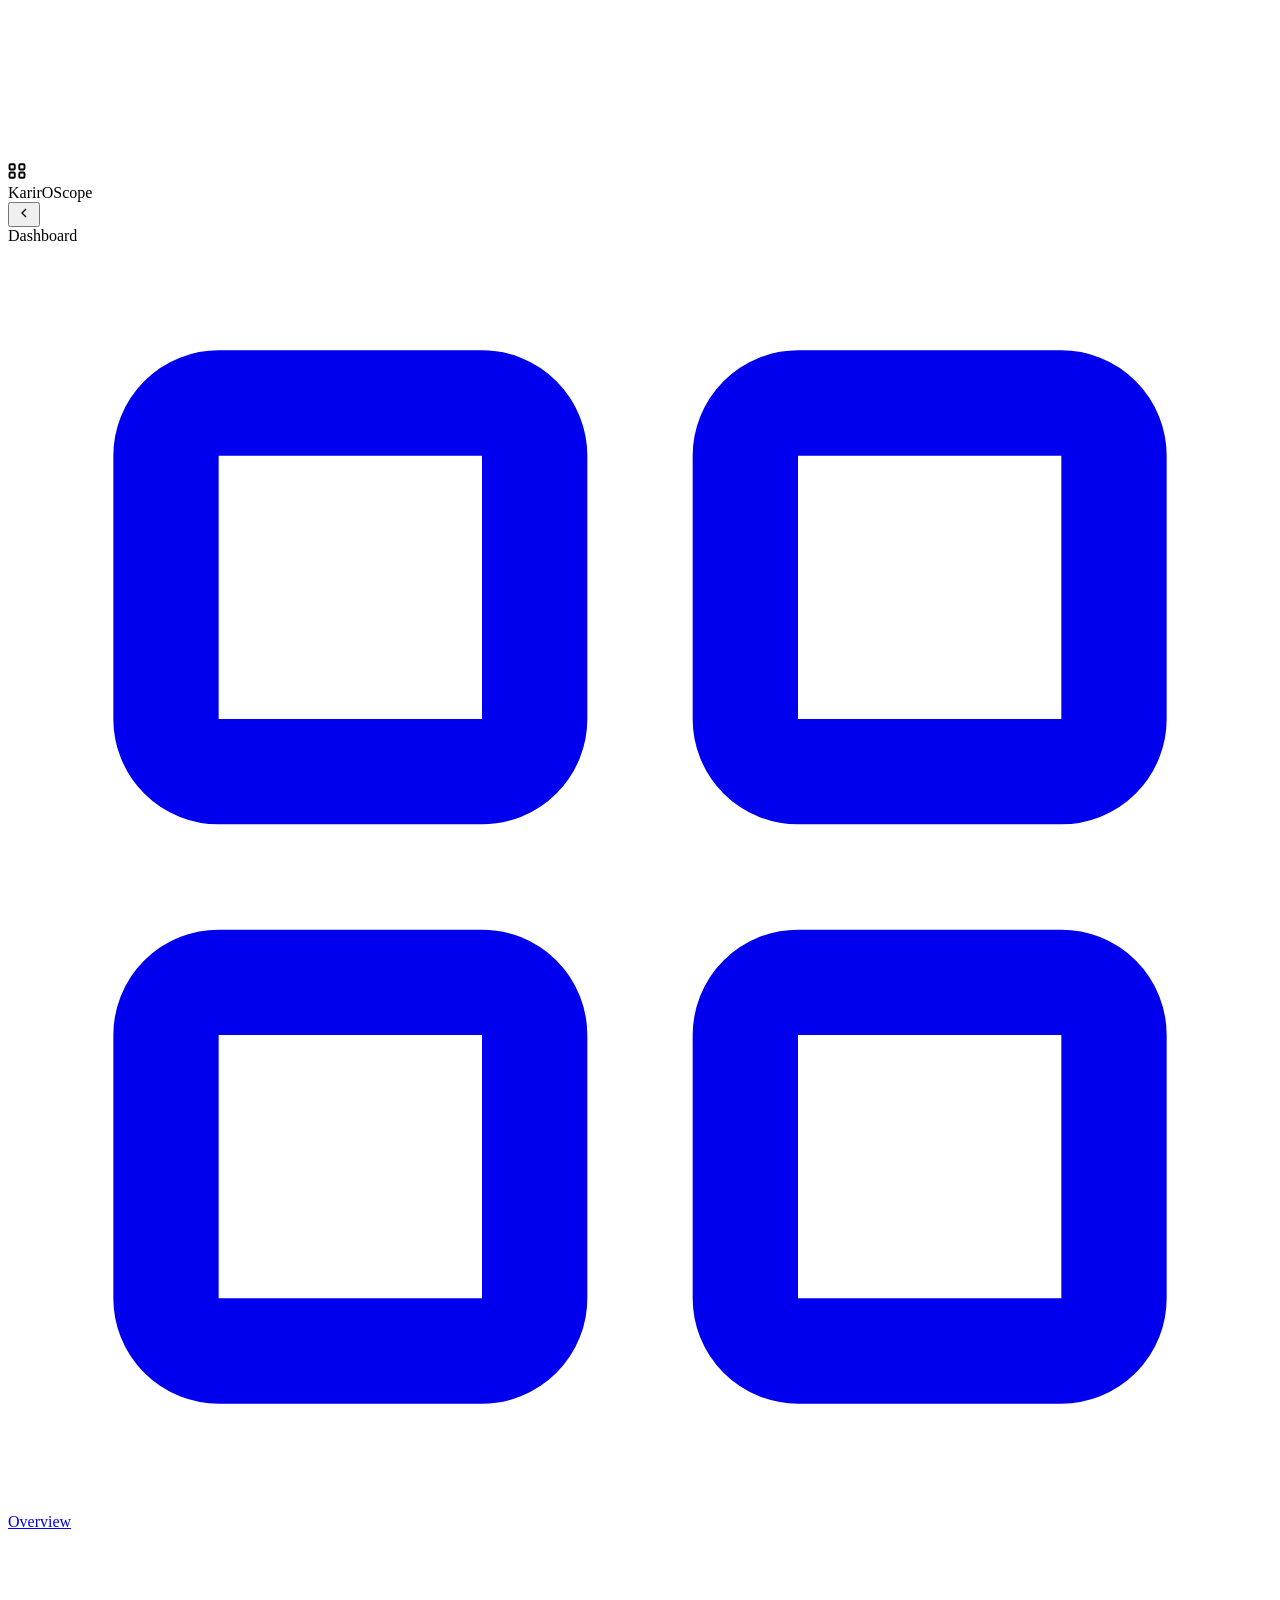
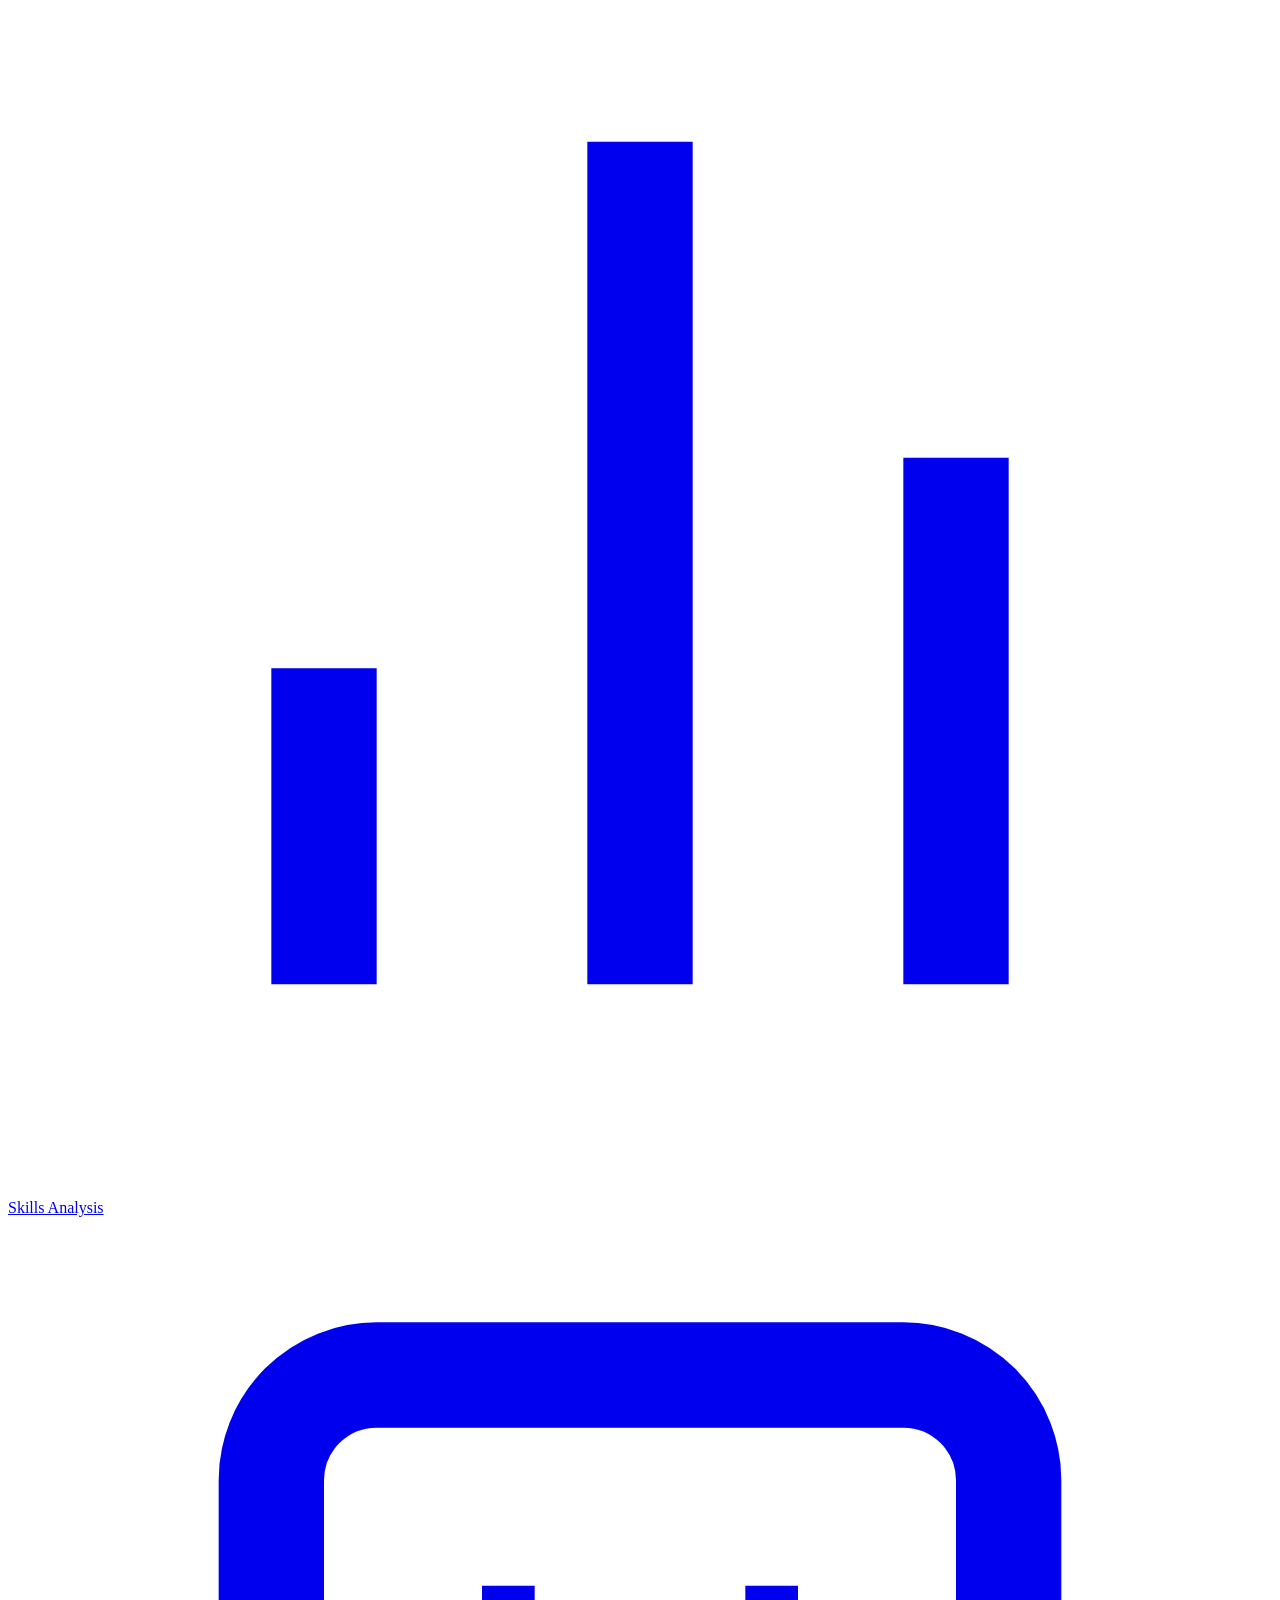
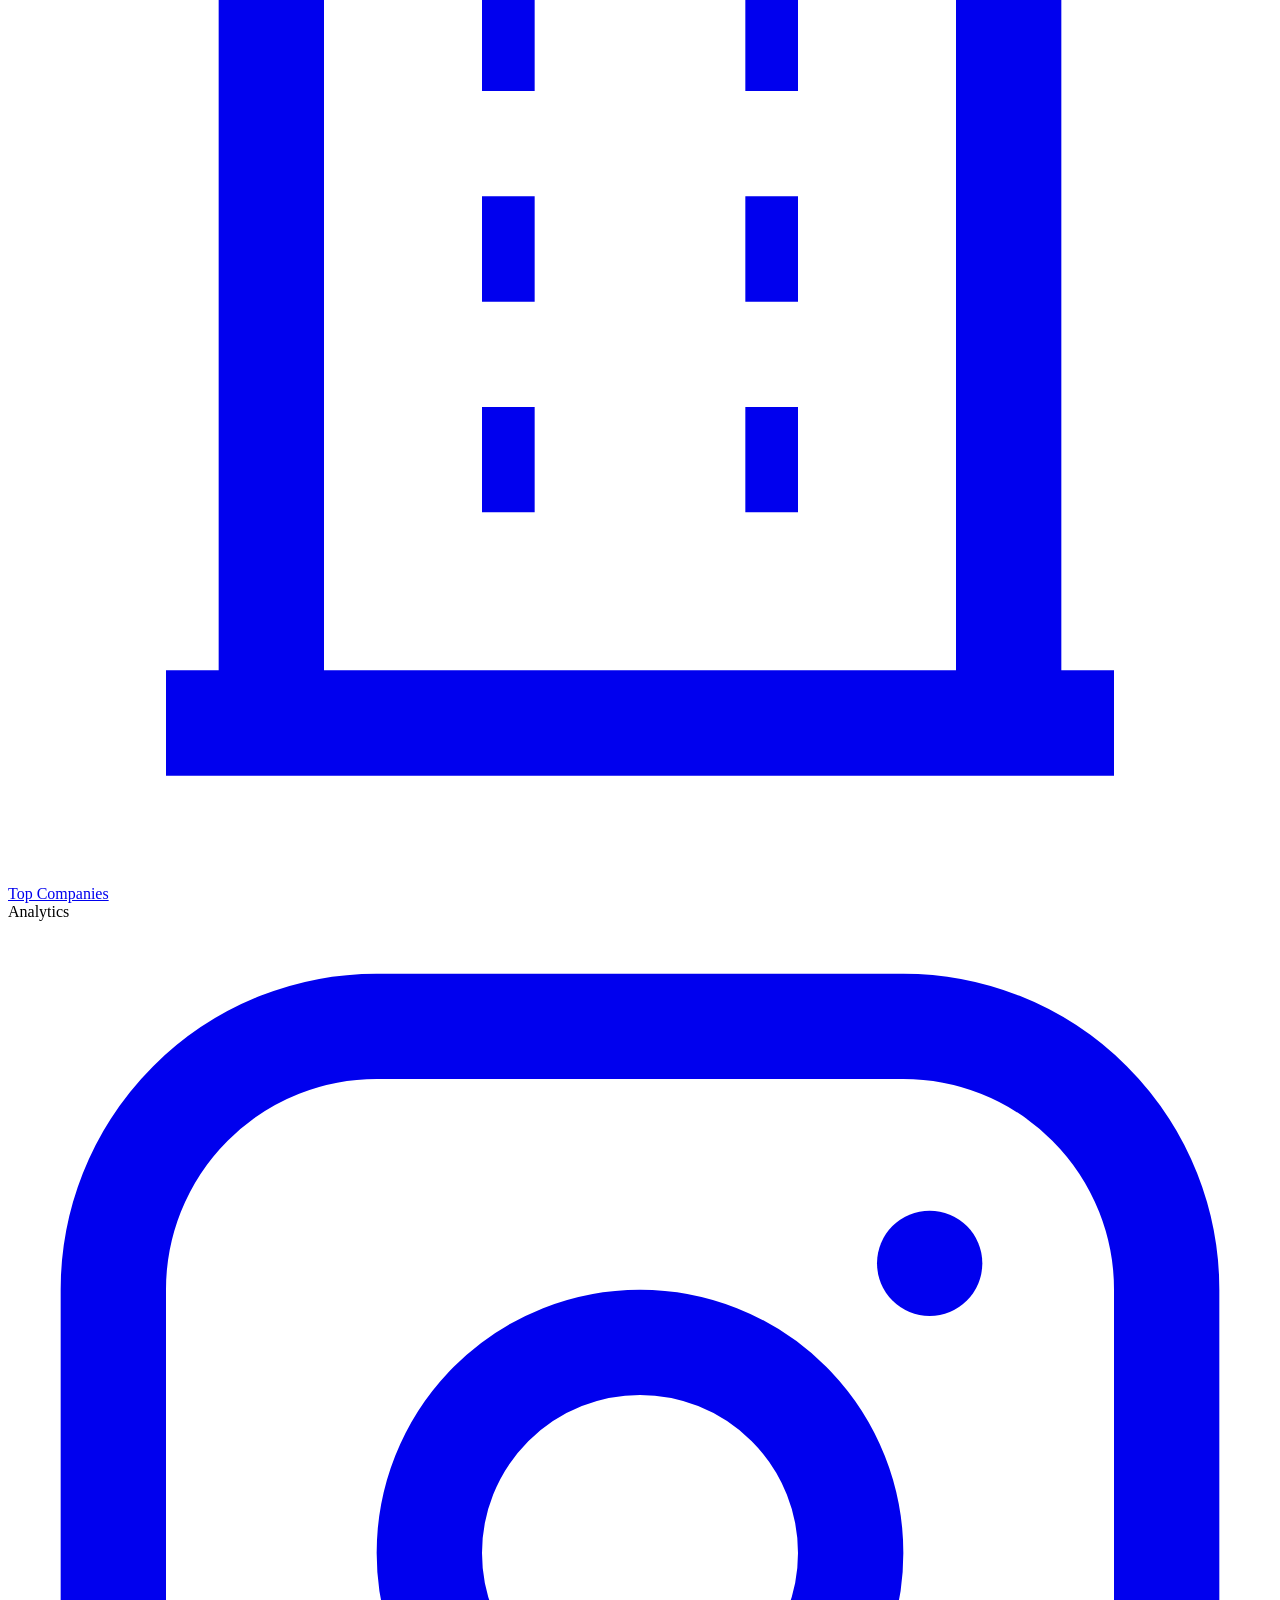
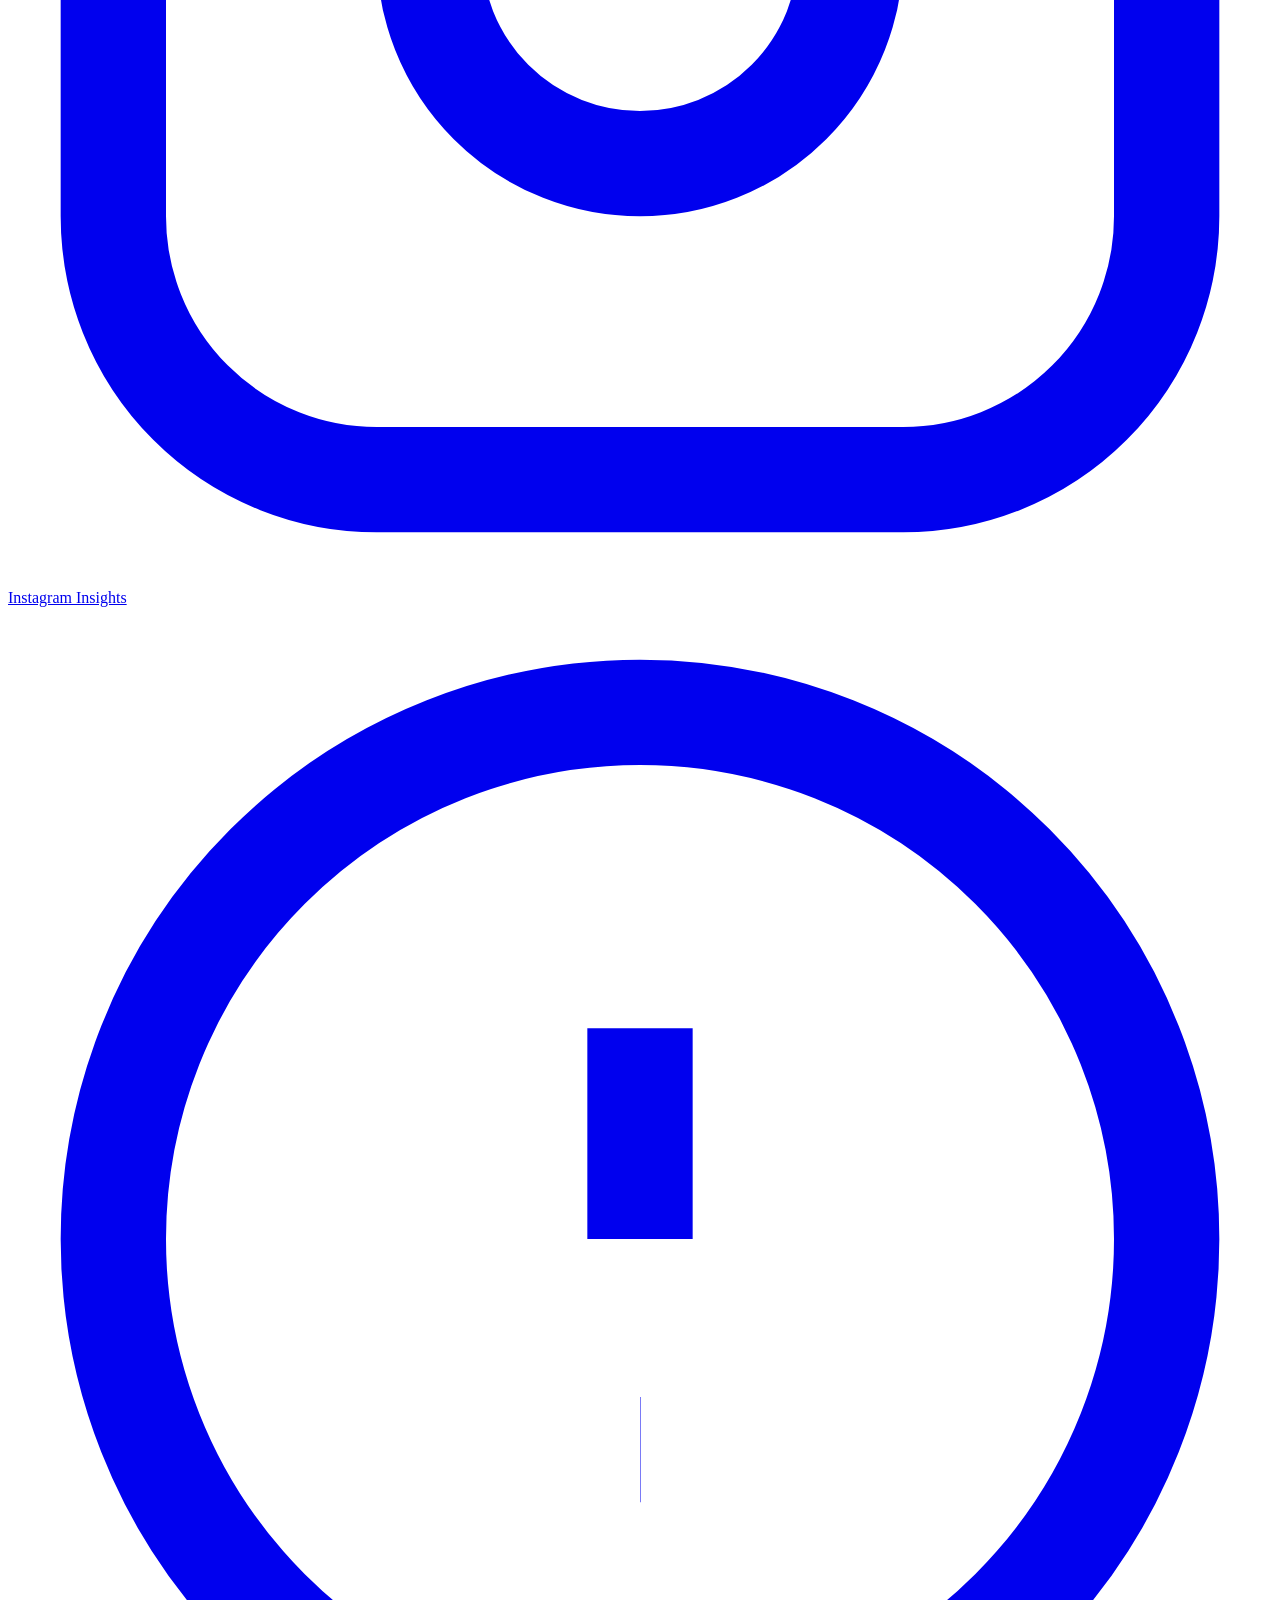
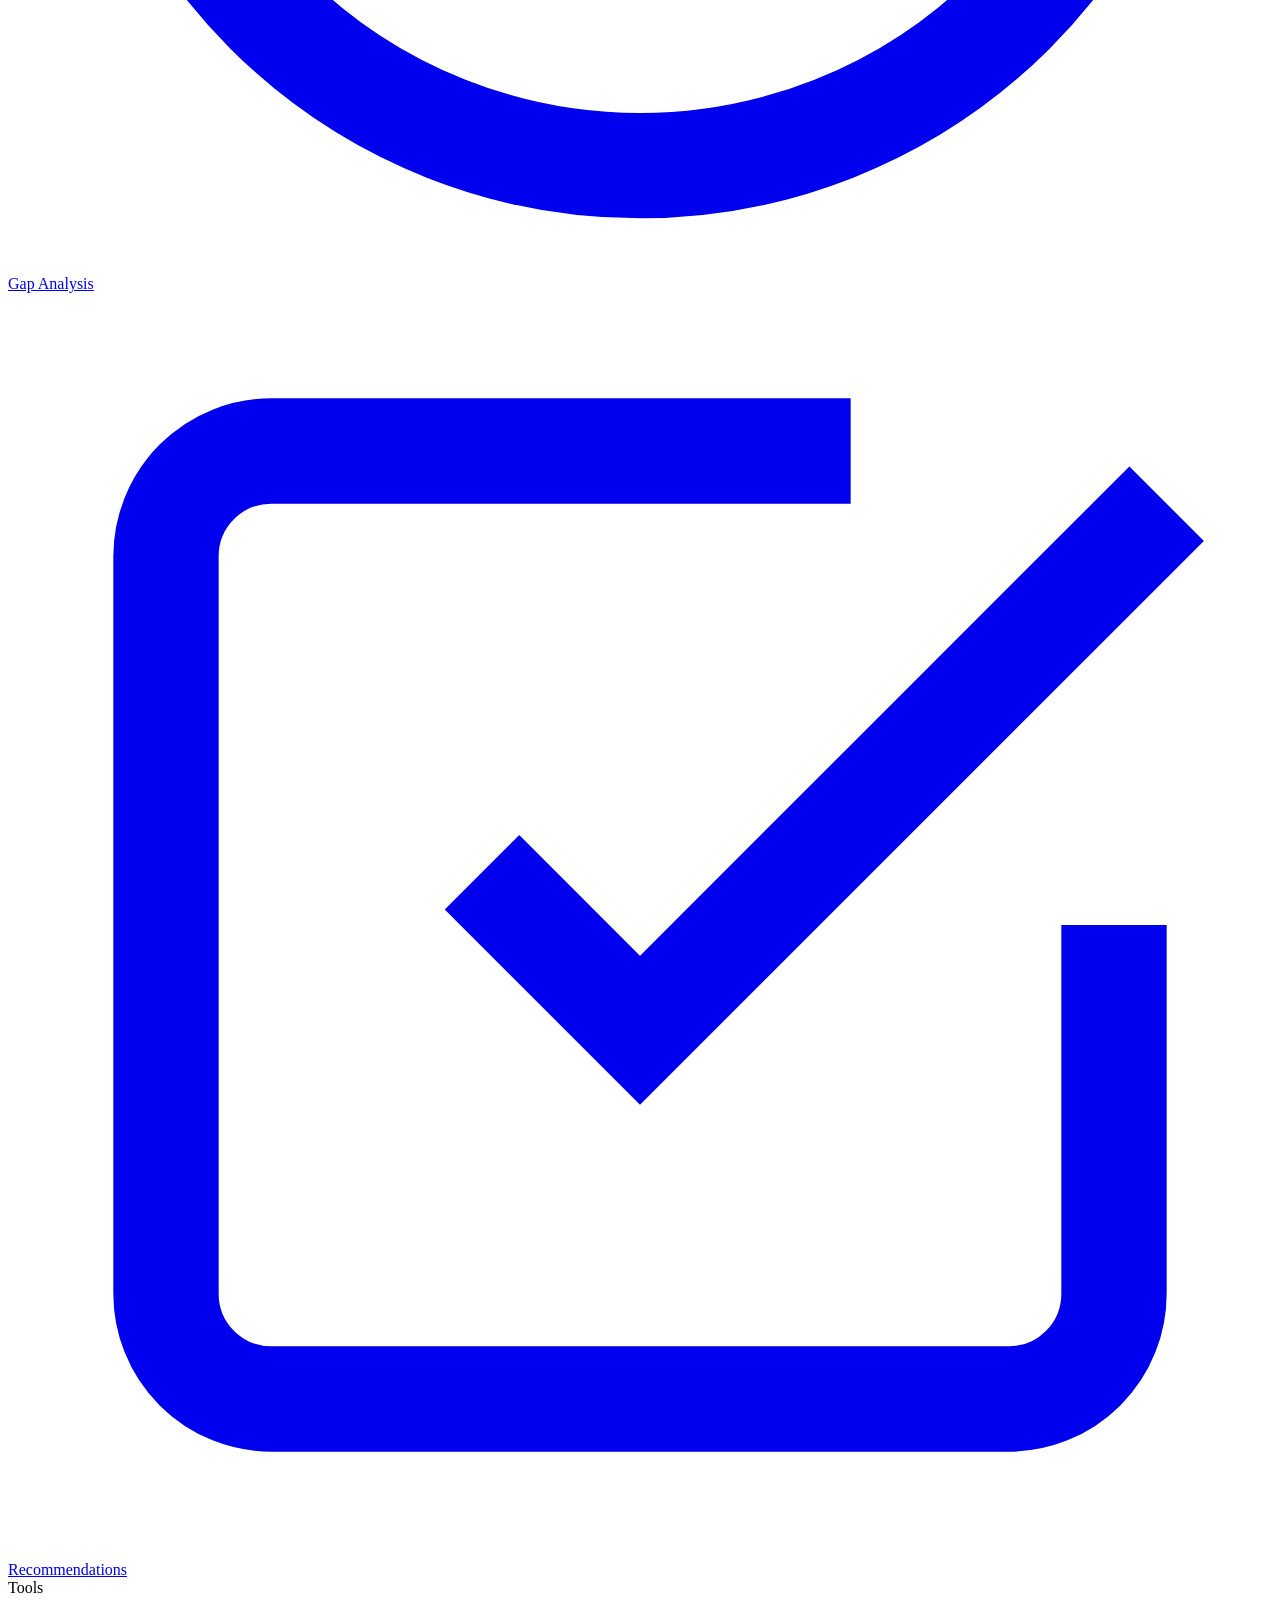
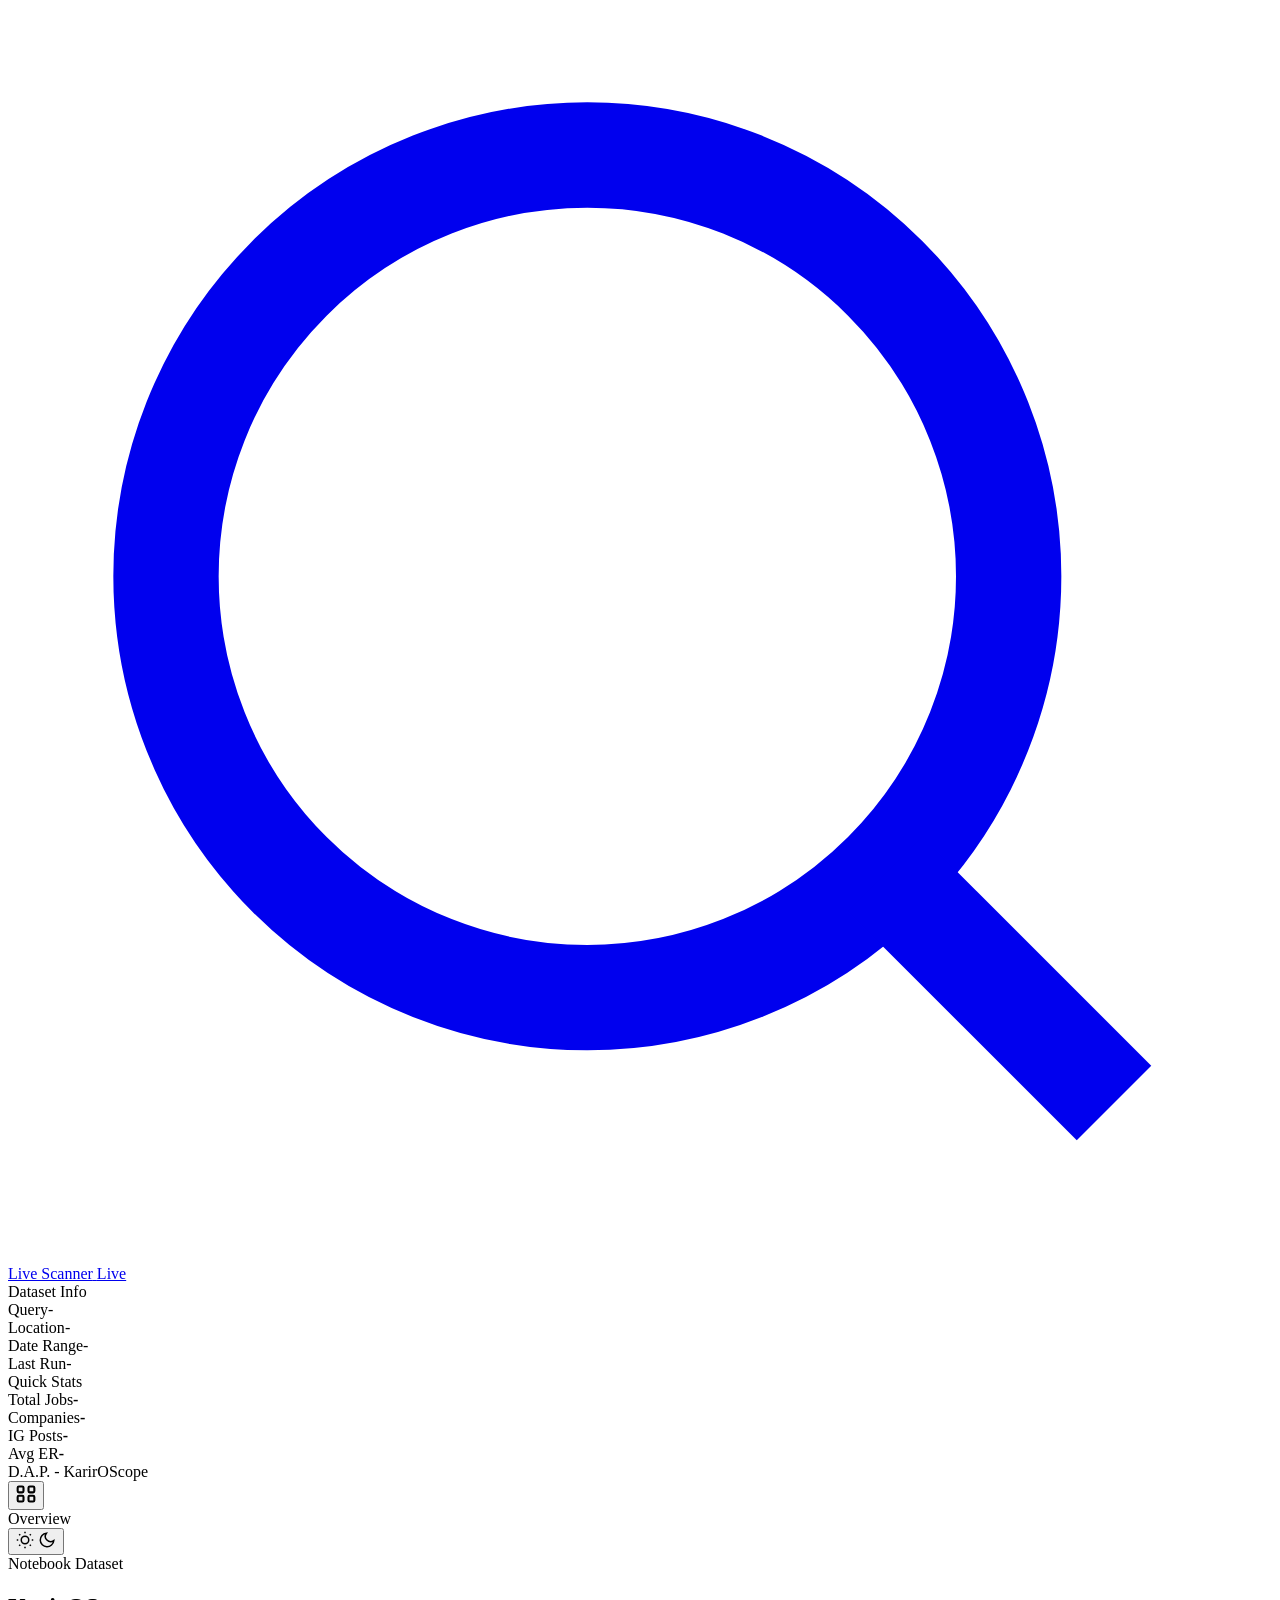
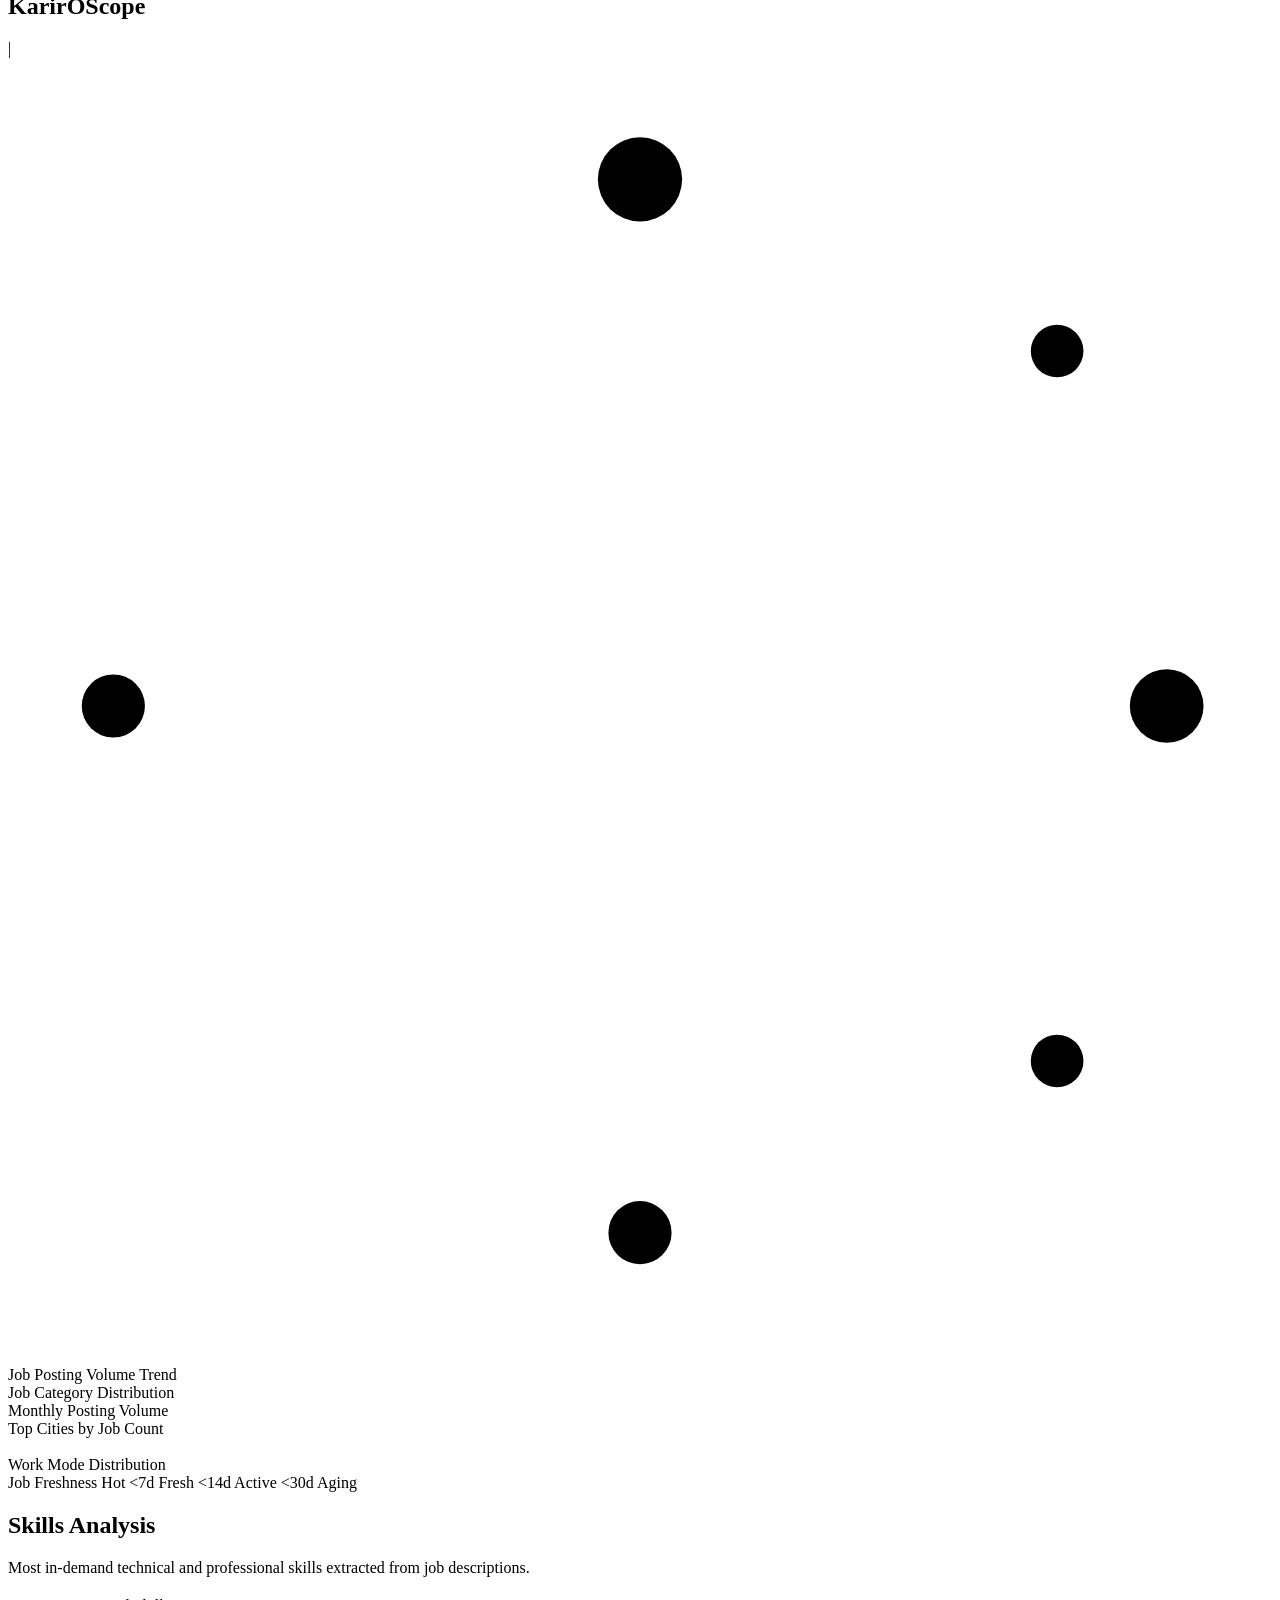
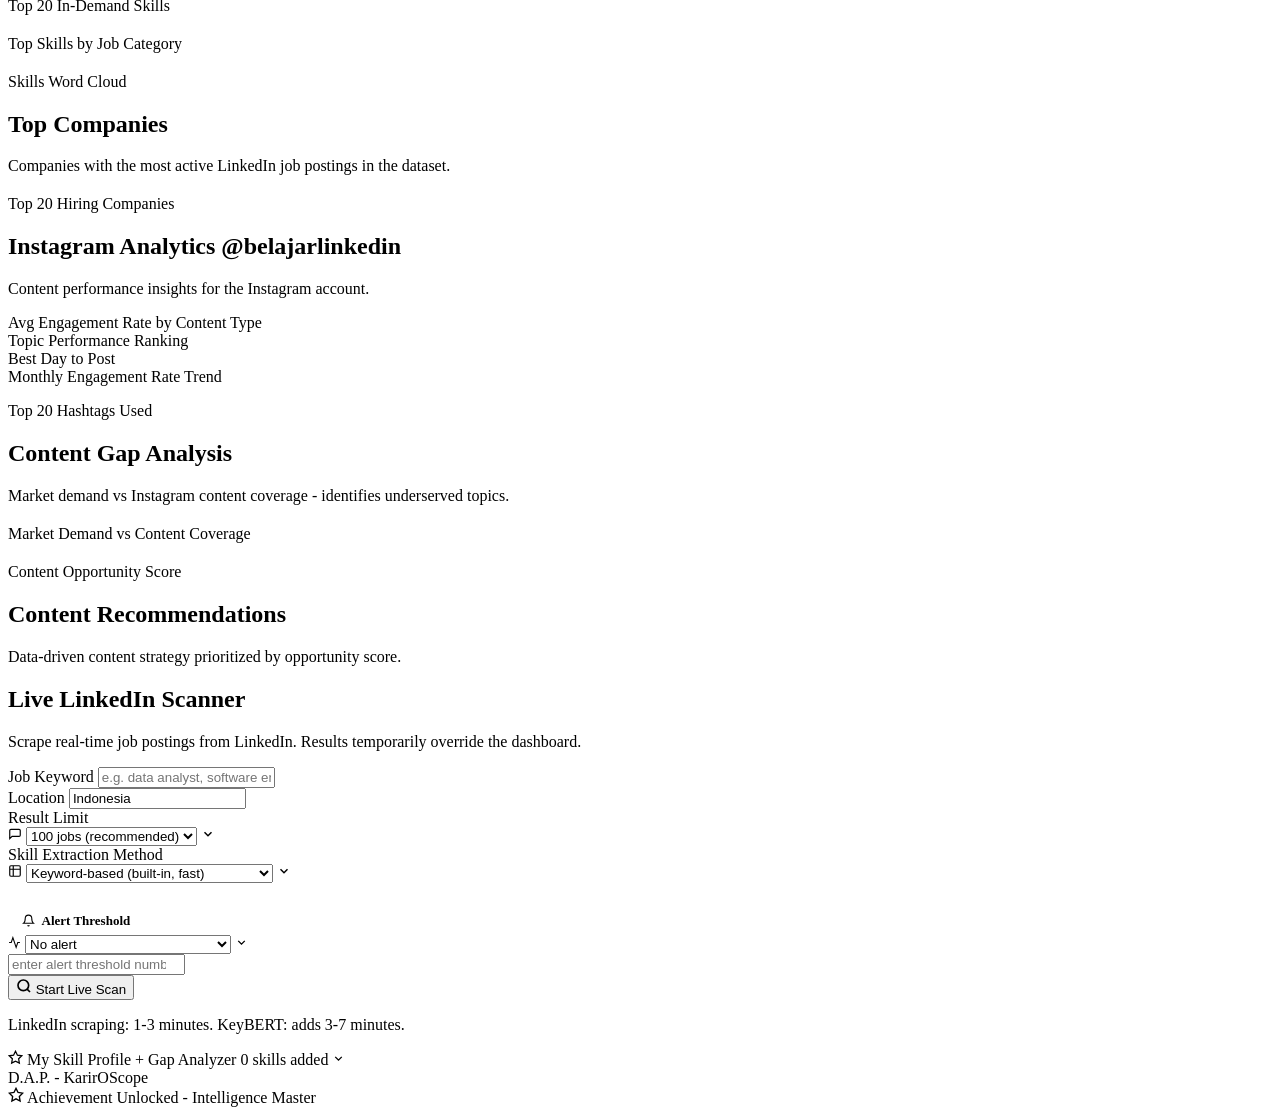
==== commit 62596a10: "Fix mobile menu SVG icon and sidebar click toggle logic" ====
--- a/dashboard/templates/index.html
+++ b/dashboard/templates/index.html
@@ -7,7 +7,7 @@
 <meta name="description" content="KarirOScope - Job market intelligence and Instagram analytics dashboard for career insights in Indonesia."/>
 <link rel="preconnect" href="https://fonts.googleapis.com"/>
 <link href="https://fonts.googleapis.com/css2?family=Inter:wght@300;400;500;600;700;800&display=swap" rel="stylesheet"/>
-<link rel="stylesheet" href="/static/css/style.css?v=12"/>
+<link rel="stylesheet" href="/static/css/style.css?v=13"/>
 <script src="https://cdn.plot.ly/plotly-2.35.2.min.js" defer></script>
 </head>
 <body>
@@ -98,7 +98,10 @@
   <div class="content-area">
     <header class="topbar" id="topbar">
       <button class="topbar-menu" id="mobileMenuBtn">
-        <svg width="20" height="20" viewBox="0 0 24 24" fill="none" stroke="currentColor" stroke-width="2"><line x1="3" y1="6" x2="21" y2="6"/><line x1="3" y1="12" x2="21" y2="12"/><line x1="3" y1="18" x2="21" y2="18"/></svg>
+        <svg width="20" height="20" viewBox="0 0 24 24" fill="none" stroke="currentColor" stroke-width="2.5">
+          <rect x="2" y="3" width="7" height="7" rx="1.5"/><rect x="15" y="3" width="7" height="7" rx="1.5"/>
+          <rect x="2" y="14" width="7" height="7" rx="1.5"/><rect x="15" y="14" width="7" height="7" rx="1.5"/>
+        </svg>
       </button>
       <div class="topbar-title">
         <span id="topbarSectionLabel">Overview</span>
@@ -331,13 +334,13 @@
                   <div class="select-wrap" style="flex:1">
                     <svg class="select-icon" width="13" height="13" viewBox="0 0 24 24" fill="none" stroke="currentColor" stroke-width="2"><polyline points="22 12 18 12 15 21 9 3 6 12 2 12"/></svg>
                     <select class="form-input" id="alertCondition">
-                      <option value="">Tidak ada alert</option>
-                      <option value="gt">Alert jika total jobs lebih dari</option>
-                      <option value="lt">Alert jika total jobs kurang dari</option>
+                      <option value="">No alert</option>
+                      <option value="gt">Alert if total jobs is greater than</option>
+                      <option value="lt">Alert if total jobs is less than</option>
                     </select>
                     <svg class="select-chevron" width="13" height="13" viewBox="0 0 24 24" fill="none" stroke="currentColor" stroke-width="2.5"><path d="M6 9l6 6 6-6"/></svg>
                   </div>
-                  <input class="form-input alert-val-input" id="alertValue" type="number" placeholder="masukkan angka batas alert"/>
+                  <input class="form-input alert-val-input" id="alertValue" type="number" placeholder="enter alert threshold number"/>
                 </div>
               </div>
             </div>
@@ -428,7 +431,7 @@
                     <option value="25" selected>25 / page</option>
                     <option value="50">50 / page</option>
                   </select>
-                  <button class="btn-export-sm" id="btnExportJobs" title="Export job listings ke CSV">
+                  <button class="btn-export-sm" id="btnExportJobs" title="Export job listings to CSV">
                     <svg width="12" height="12" viewBox="0 0 24 24" fill="none" stroke="currentColor" stroke-width="2.5"><path d="M21 15v4a2 2 0 01-2 2H5a2 2 0 01-2-2v-4"/><polyline points="7 10 12 15 17 10"/><line x1="12" y1="15" x2="12" y2="3"/></svg>
                     Export CSV
                   </button>
@@ -477,6 +480,6 @@
   Achievement Unlocked - Intelligence Master
 </div>
 
-    <script src="{{ url_for('static', filename='js/app.js') }}?v=14"></script>
+    <script src="{{ url_for('static', filename='js/app.js') }}?v=18"></script>
 </body>
 </html>
